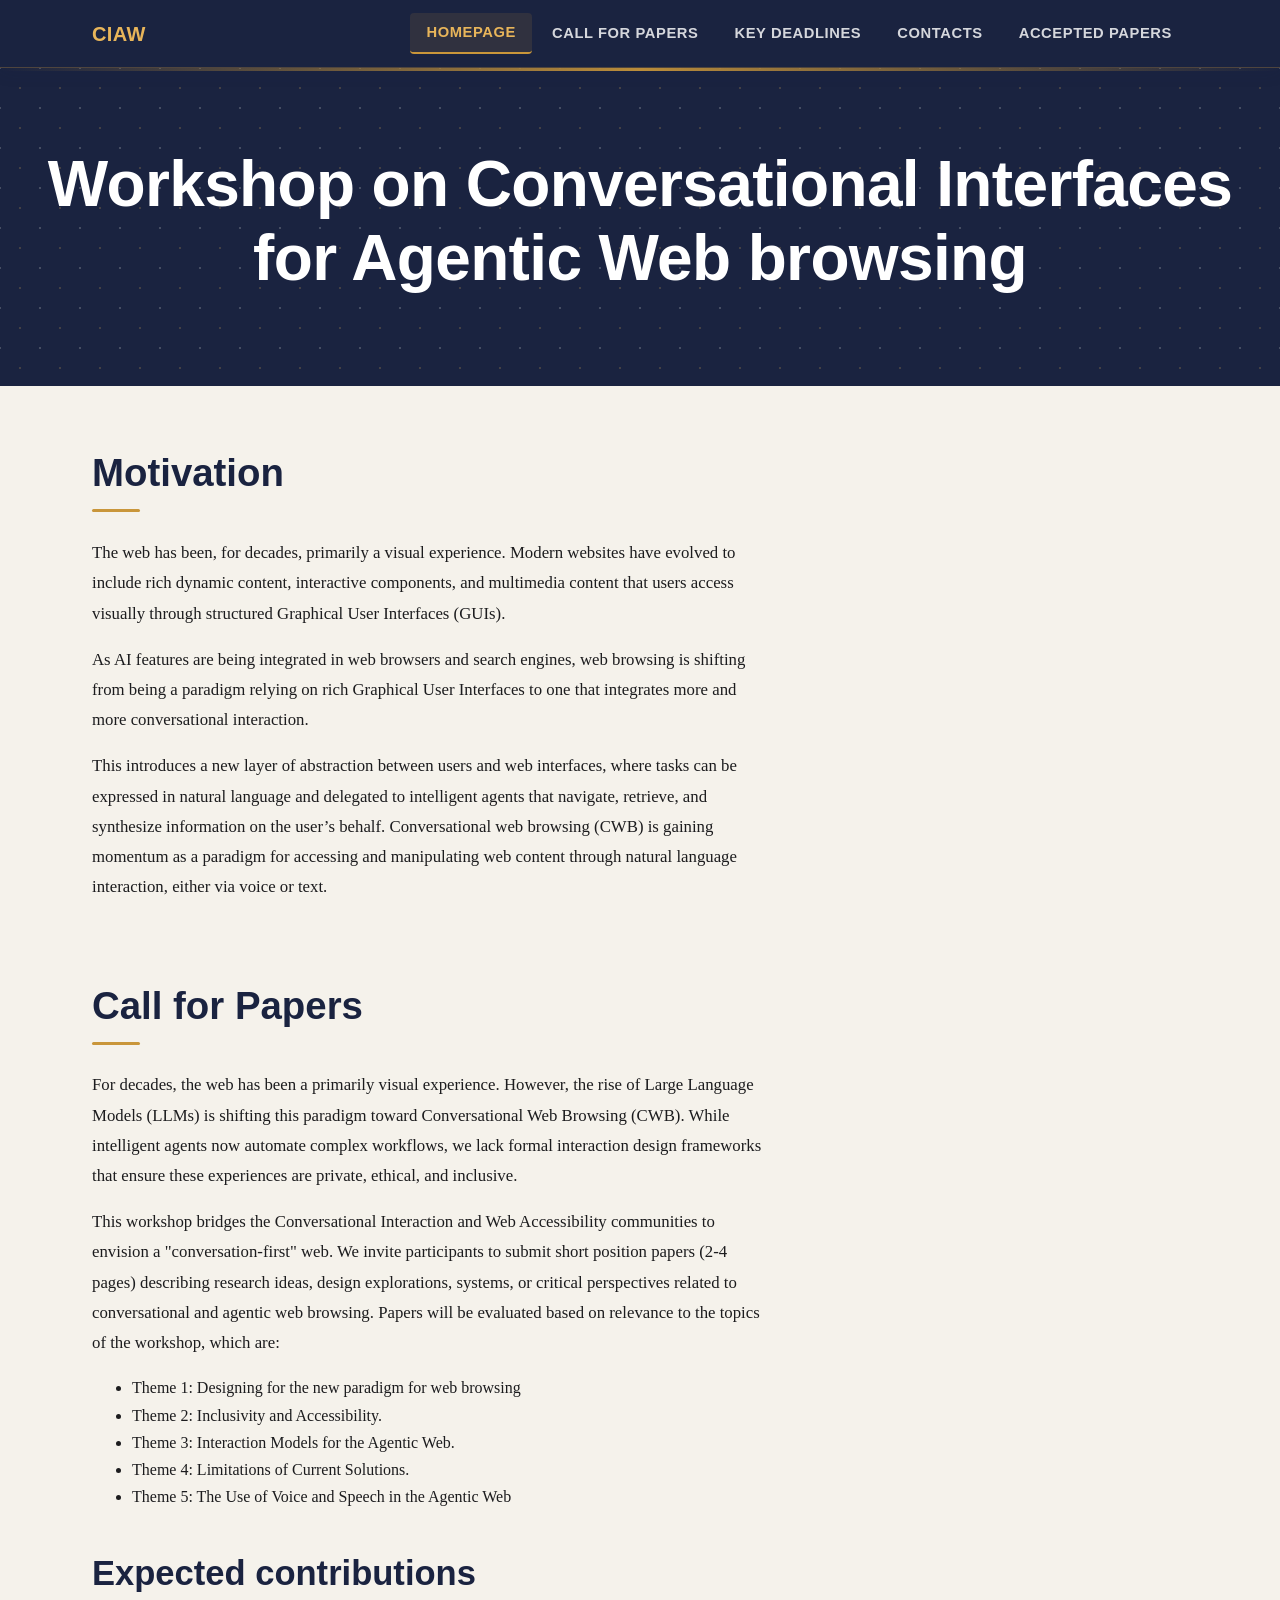
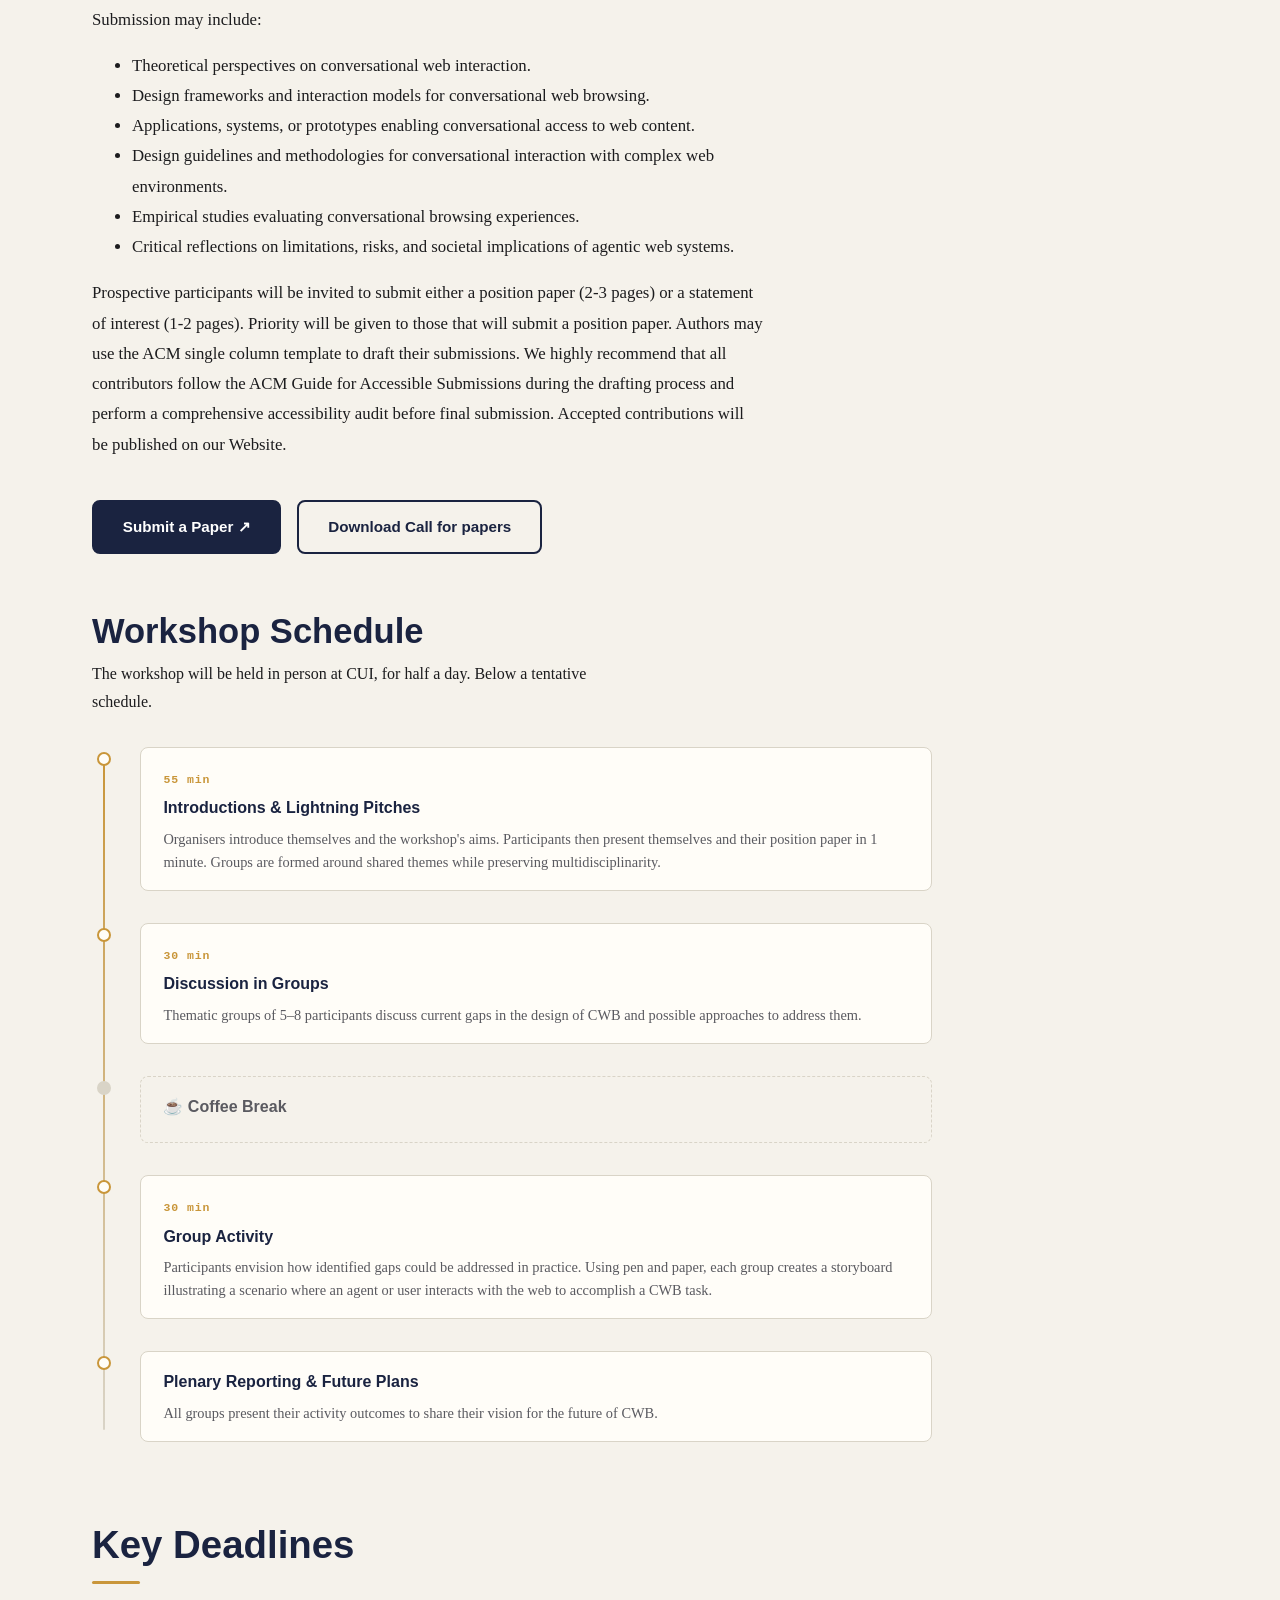
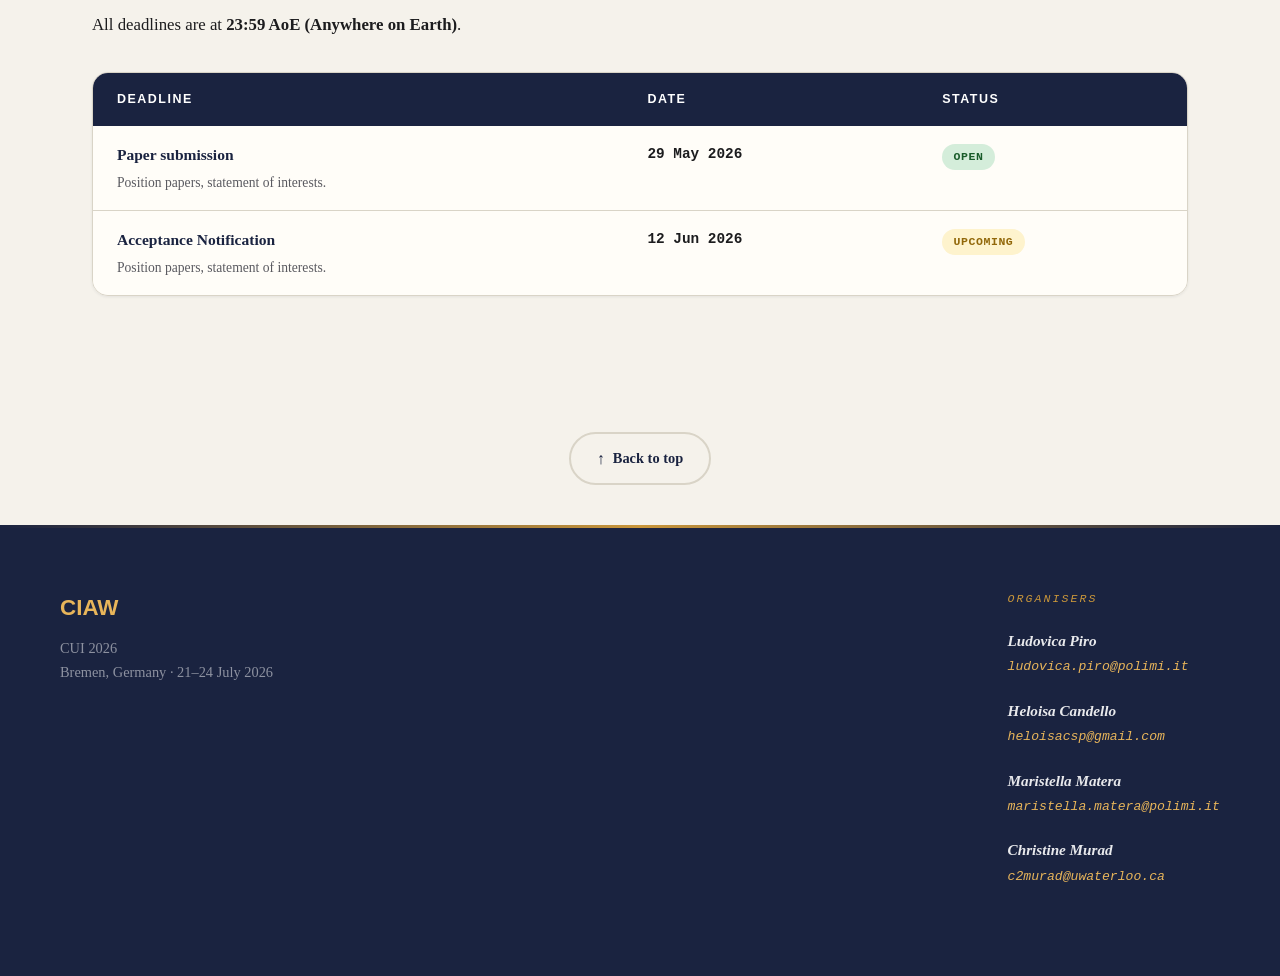
==== index.html @ 019ef789 "added template to be used" ====
<!DOCTYPE html>
<html lang="en">
<head>
  <meta charset="UTF-8" />
  <meta name="viewport" content="width=device-width, initial-scale=1.0" />
  <meta name="description" content="This workshop aims to advance a research agenda for understanding how to design inclusive conversational web browsing, identifying key design challenges, opportunities, and open questions for the CUI community." />
  <title>Workshop on Conversational Interfaces for Agentic Web browsing</title>
  <link rel="stylesheet" href="./stylesheet.css" />
</head>

<body>

  <!-- ── Skip Navigation (WCAG 2.4.1) ─────────────────────────── -->
  <a class="skip-link" href="#main-content">Skip to main content</a>

  <!-- ── Top Navigation ──────────────────────────────────────────── -->
  <nav class="site-nav">
    <div class="nav-inner">

      <!-- Site Name / Logo -->
      <a class="site-name" href="#" aria-label="Workshop go to homepage">
        CIAW
      </a>

      <!-- Mobile Toggle -->
      <button
        class="nav-toggle"
        aria-controls="primary-nav-links"
        aria-expanded="false"
        aria-label="Toggle navigation menu"
        type="button"
      >
        <span class="icon-open"  aria-hidden="true">☰</span>
        <span class="icon-close" aria-hidden="true">✕</span>
      </button>

      <!-- Nav Links -->
      <ul class="nav-links" id="primary-nav-links" role="list">
        <li><a href="#"              aria-current="page">Homepage</a></li>
        <li><a href="#call-for-papers">Call for papers</a></li>
        <li><a href="#key-deadlines"> Key deadlines</a></li>
        <li><a href="#contacts-section">Contacts</a></li>
        <li><a href="procedings.html">Accepted papers</a></li>
      </ul>

    </div>
  </nav>

  <!-- ── Hero Header ──────────────────────────────────────────────── -->
  <header class="site-header">
    <div class="header-inner">
       <!--<span class="header-eyebrow" aria-label="Conference edition">International Symposium · 2026 Edition</span>-->

      <h1 class="header-title">
        Workshop on Conversational Interfaces for Agentic Web browsing
      </h1>

      <!--<p class="header-subtitle">
        A premier venue for researchers and practitioners to share advances in interaction design,
        accessibility, and intelligent systems.
      </p>

      <div class="header-meta" aria-label="Event details">
        <span>15–17 September 2026</span>
        <span>Milan, Italy</span>
        <span>Hybrid Event</span>
      </div>-->
    </div>
  </header>

  <!-- ── Main Content ──────────────────────────────────────────────── -->
  <main id="main-content" class="site-main">

    <!-- ── Section 1: Motivation ─────────────────────────────────── -->
    <section
      id="motivation"
      class="content-section"
      aria-labelledby="motivation-heading"
    >
      <div class="section-header">
        
        <h2 class="section-title" id="motivation-heading">Motivation</h2>
      </div>

      <div class="motivation-text section-body">
        <p>
          The web has been, for decades, primarily a visual experience. Modern websites have evolved to include rich dynamic content, interactive components, and multimedia content that users access visually through structured Graphical User Interfaces (GUIs). 
        </p>
        <p>
          As AI features are being integrated in web browsers and search engines, web browsing is shifting from being a paradigm relying on rich Graphical User Interfaces to one that integrates more and more conversational interaction.
        </p>
        <p>
           This introduces a new layer of abstraction between users and web interfaces, where tasks can be expressed in natural language and delegated to intelligent agents that navigate, retrieve, and synthesize information on the user’s behalf. Conversational web browsing (CWB) is gaining momentum as a paradigm for accessing and manipulating web content through natural language interaction, either via voice or text.
        </p>
      </div>
<!--
      <aside class="motivation-highlight">
        <h3>
          Workshop Themes
        </h3>
        <p class="motivation-quote">
          <ul>
            <li>
              <p>
                Theme 1: Designing for the new paradigm for web browsing
              </p>
            </li>

            <li>
              <p>
                Theme 2: Inclusivity and Accessibility.
              </p>
            </li>

            <li>
              <p>
                Theme 3: Interaction Models for the Agentic Web.
              </p>
            </li>

            <li>
              <p>
                Theme 4: Limitations of Current Solutions.
              </p>
            </li>

            <li>
              <p>
                Theme 5: The Use of Voice and Speech in the Agentic Web
              </p>
            </li>

          </ul>

        </p>
      </aside>
      -->
    </section>

    <!-- ── Section 2: Call for Papers ────────────────────────────── -->
    <section
      id="call-for-papers"
      class="content-section"
      aria-labelledby="cfp-heading"
    >

      <h2 class="section-title" id="cfp-heading">Call for Papers</h2>

      <div class="section-body">
        <p>
          For decades, the web has been a primarily visual experience. However, the rise of Large Language Models (LLMs) is shifting this paradigm toward Conversational Web Browsing (CWB). While intelligent agents now automate complex workflows, we lack formal interaction design frameworks that ensure these experiences are private, ethical, and inclusive.
        </p>
        <p>
          This workshop bridges the Conversational Interaction and Web Accessibility communities to envision a "conversation-first" web. We invite participants to submit short position papers (2-4 pages) describing research ideas, design explorations, systems, or critical perspectives related to conversational and agentic web browsing. Papers will be evaluated based on relevance to the topics of the workshop, which are:
        </p>

      </div>
      <ul class="main-lists" >
        <li>
          <p>
              Theme 1: Designing for the new paradigm for web browsing
          </p>
        </li>

        <li>
          <p>
            Theme 2: Inclusivity and Accessibility.
          </p>
        </li>

        <li>
          <p>
            Theme 3: Interaction Models for the Agentic Web.
          </p>
        </li>

        <li>
          <p>
            Theme 4: Limitations of Current Solutions.
          </p>
        </li>

        <li>
          <p>
            Theme 5: The Use of Voice and Speech in the Agentic Web
          </p>
        </li>

      </ul>

      <div class="section-body">

      <h3 class="section-subtitle">Expected contributions</h3>

      <p>
        Submission may include:
      </p>

      <ul class="main-lists">
        <li>
          <p>
              Theoretical perspectives on conversational web interaction.
          </p>
        </li>

        <li>
          <p>
            Design frameworks and interaction models for conversational web browsing.
          </p>
        </li>

        <li>
          <p>
            Applications, systems, or prototypes enabling conversational access to web content.
          </p>
        </li>

        <li>
          <p>
            Design guidelines and methodologies for conversational interaction with complex web environments.
          </p>
        </li>

        <li>
          <p>
            Empirical studies evaluating conversational browsing experiences.
          </p>
        </li>

        <li>
          <p>
            Critical reflections on limitations, risks, and societal implications of agentic web systems.
          </p>
        </li>

      </ul>      

      <p>
        Prospective participants will be invited to submit either a position paper (2-3 pages) or a statement of interest (1-2 pages). Priority will be given to those that will submit a position paper. Authors may use the ACM single column template to draft their submissions. We highly recommend that all contributors follow the ACM Guide for Accessible Submissions during the drafting process and perform a comprehensive accessibility audit before final submission. Accepted contributions will be published on our Website.
      </p>
      </div>

      <div class="cfp-cta">
        <a href="https://forms.gle/n5X2YuXeFTySZSur6" class="btn-primary" aria-label="Submit a paper to the workshop" target="_blank">
          Submit a Paper ↗
        </a>

         <a class="btn-outline" href="CUI2026_workshop-2.pdf" download="call-workshop-agentic-browsing">Download Call for papers</a>

      </div>

            <!-- Workshop Schedule Timeline -->
      <div class="timeline-section" aria-labelledby="timeline-heading">
        <h3 id="timeline-heading" class="section-subtitle">Workshop Schedule</h3>
        <p class="timeline-intro">
          The workshop will be held in person at CUI, for half a day. Below a tentative schedule.
        </p>
 
        <ol class="timeline" aria-label="Workshop schedule">
 
          <li class="timeline-item">
            <div class="timeline-content">
              <span class="timeline-duration">55 min</span>
              <p class="timeline-title">Introductions &amp; Lightning Pitches</p>
              <p class="timeline-desc">
                Organisers introduce themselves and the workshop's aims. Participants then present
                themselves and their position paper in 1 minute. Groups are formed around shared themes
                while preserving multidisciplinarity.
              </p>
            </div>
          </li>
 
          <li class="timeline-item">
            <div class="timeline-content">
              <span class="timeline-duration">30 min</span>
              <p class="timeline-title">Discussion in Groups</p>
              <p class="timeline-desc">
                Thematic groups of 5–8 participants discuss current gaps in the design of CWB and
                possible approaches to address them.
              </p>
            </div>
          </li>
 
          <li class="timeline-item timeline-break">
            <div class="timeline-content">
              <p class="timeline-title">☕ Coffee Break</p>
            </div>
          </li>
 
          <li class="timeline-item">
            <div class="timeline-content">
              <span class="timeline-duration">30 min</span>
              <p class="timeline-title">Group Activity</p>
              <p class="timeline-desc">
                Participants envision how identified gaps could be addressed in practice. Using pen
                and paper, each group creates a storyboard illustrating a scenario where an agent or
                user interacts with the web to accomplish a CWB task.
              </p>
            </div>
          </li>
 
          <li class="timeline-item">
            <div class="timeline-content">
              <p class="timeline-title">Plenary Reporting &amp; Future Plans</p>
              <p class="timeline-desc">
                All groups present their activity outcomes to share their vision for the future of CWB.
              </p>
            </div>
          </li>
 
        </ol>
      </div>



         

    </section>

    <!-- ── Section 3: Key Deadlines ──────────────────────────────── -->
    <section
      id="key-deadlines"
      class="content-section"
      aria-labelledby="deadlines-heading"
    >

      <h2 class="section-title" id="deadlines-heading">Key Deadlines</h2>
        <div class="section-body">
          <p>
            All deadlines are at <strong>23:59 AoE (Anywhere on Earth)</strong>. 
          </p>
        </div>
<!--
      <div class="section-body">
        <ul>
          <li>
            <span class="topic-name">Submission deadline: </span> May 29th 2026
          </li>
          <li>
            <span class="topic-name">Acceptance Notification:</span> June 12th 2026
          </li>
        </ul>
      </div>-->

       <div class="deadlines-table-wrap" role="region" aria-label="Conference deadlines table" tabindex="0">
        <table class="deadlines-table">
          <caption>Key dates and deadlines for Symposium 2026 submissions and notifications</caption>
          <thead>
            <tr>
              <th scope="col">Deadline</th>
              <th scope="col">Date</th>
              <th scope="col">Status</th>
            </tr>
          </thead>
          <tbody>
            <tr>
              <td>
                <p class="deadline-event">Paper submission</p>
                <p class="deadline-note">Position papers, statement of interests.</p>
              </td>
              <td class="deadline-date">29 May 2026</td>
              <td><span class="badge badge-open">Open</span></td>
            </tr>
            <tr>
              <td>
                <p class="deadline-event">Acceptance Notification</p>
                <p class="deadline-note">Position papers, statement of interests.</p>
              </td>
              <td class="deadline-date">12 Jun 2026</td>
              <td><span class="badge badge-upcoming">Upcoming</span></td>
            </tr>
          </tbody>
        </table>
      </div>

    </section>

  </main>
  <!-- ── Back to Top ─────────────────────────────────────────────── -->
  <div class="back-to-top-wrap">
    <a class="back-to-top" href="#" aria-label="Back to top of page">
      <span class="back-to-top-arrow" aria-hidden="true">↑</span>
      Back to top
    </a>
  </div>


  <!-- ── Footer ──────────────────────────────────────────────────── -->
  <footer class="site-footer" id="contacts-section" role="contentinfo">
    <div class="footer-inner">

      <div class="footer-top">

        <!-- Branding -->
        <div class="footer-brand">
          <p class="footer-brand-name">CIAW</p>
          <p class="footer-brand-desc">
            CUI 2026<br>
            Bremen, Germany · 21–24 July 2026
          </p>
        </div>

        <!-- Contacts -->
        <address>
          <p class="footer-contacts-title">Organisers</p>
          <ul class="contacts-list" role="list">

            <li class="contact-item">
              <span class="contact-name">Ludovica Piro</span>
              <!-- <span class="contact-role">General Chair</span>-->
              <a class="contact-email" href="mailto:ludovica.piro@polimi.it">
                ludovica.piro@polimi.it
              </a>
            </li>

             <li class="contact-item">
              <span class="contact-name">Heloisa Candello</span>
              <!--<span class="contact-role">Programme Chair</span>-->
              <a class="contact-email" href="mailto:heloisacsp@gmail.com">
                heloisacsp@gmail.com
              </a>
            </li>

            <li class="contact-item">
              <span class="contact-name">Maristella Matera</span>
              <!--<span class="contact-role">Programme Chair</span>-->
              <a class="contact-email" href="mailto:maristella.matera@polimi.it">
                maristella.matera@polimi.it
              </a>
            </li>

            <li class="contact-item">
              <span class="contact-name">Christine Murad</span>
              <!--<span class="contact-role">Accessibility &amp; Inclusion Chair</span>-->
              <a class="contact-email" href="mailto:c2murad@uwaterloo.ca">
                c2murad@uwaterloo.ca
              </a>
            </li>

          </ul>
        </address>

      </div>

    </div>
  </footer>

  <!-- ── Accessible Mobile Nav Script ──────────────────────────── -->
  <script>
    (function () {
      const toggle = document.querySelector('.nav-toggle');
      const navLinks = document.getElementById('primary-nav-links');

      if (!toggle || !navLinks) return;

      toggle.addEventListener('click', function () {
        const expanded = this.getAttribute('aria-expanded') === 'true';
        this.setAttribute('aria-expanded', String(!expanded));
        navLinks.classList.toggle('is-open', !expanded);
      });

      // Close menu on Escape
      document.addEventListener('keydown', function (e) {
        if (e.key === 'Escape' && navLinks.classList.contains('is-open')) {
          toggle.setAttribute('aria-expanded', 'false');
          navLinks.classList.remove('is-open');
          toggle.focus();
        }
      });

      // Close menu when a link is clicked (mobile)
      navLinks.querySelectorAll('a').forEach(function (link) {
        link.addEventListener('click', function () {
          toggle.setAttribute('aria-expanded', 'false');
          navLinks.classList.remove('is-open');
        });
      });
    })();
  </script>

</body>
</html>
---- stylesheet.css ----
/* ─── Design Tokens ─────────────────────────────────────────── */
    :root {
      --clr-bg:          #F5F2EB;
      --clr-surface:     #FFFDF8;
      --clr-navy:        #1A2340;
      --clr-navy-light:  #263059;
      --clr-gold:        #C9963A;
      --clr-gold-light:  #E8B55A;
      --clr-text:        #1C1C1E;
      --clr-text-muted:  #5A5A60;
      --clr-border:      #D9D4C7;
      --clr-focus:       #C9963A;

      /*--font-display:    'Playfair Display', Georgia, serif;*/
      --font-display: 'Manrope', Arial, sans-serif;
      --font-body:       'Source Serif 4', 'Georgia', serif;
      --font-mono:       'JetBrains Mono', 'Courier New', monospace;

      --radius-sm:  4px;
      --radius-md:  8px;
      --radius-lg:  16px;

      --shadow-sm:  0 1px 3px rgba(26,35,64,0.08);
      --shadow-md:  0 4px 16px rgba(26,35,64,0.12);
      --shadow-lg:  0 12px 40px rgba(26,35,64,0.16);

      --nav-height: 68px;
    }

    /* ─── Reset & Base ──────────────────────────────────────────── */
    *, *::before, *::after {
      box-sizing: border-box;
      margin: 0;
      padding: 0;
    }

    html {
      scroll-behavior: smooth;
      font-size: 16px;
    }

    body {
      background-color: var(--clr-bg);
      color: var(--clr-text);
      font-family: var(--font-body);
      line-height: 1.7;
      -webkit-font-smoothing: antialiased;
    }

    img { max-width: 100%; height: auto; display: block; }

    /* ─── Focus Visible (WCAG 2.4.7) ───────────────────────────── */
    :focus-visible {
      outline: 3px solid var(--clr-focus);
      outline-offset: 3px;
      border-radius: var(--radius-sm);
    }

    /* Remove default focus for mouse users */
    :focus:not(:focus-visible) {
      outline: none;
    }

    /* ─── Skip Navigation Link (WCAG 2.4.1) ────────────────────── */
    .skip-link {
      position: absolute;
      top: -100%;
      left: 1rem;
      z-index: 9999;
      padding: 0.6rem 1.2rem;
      background: var(--clr-navy);
      color: #fff;
      font-family: var(--font-body);
      font-size: 0.9rem;
      font-weight: 600;
      border-radius: 0 0 var(--radius-md) var(--radius-md);
      text-decoration: none;
      transition: top 0.2s;
    }
    .skip-link:focus {
      top: 0;
    }



    /* ─── Google Fonts ──────────────────────────────────────────── */
    @import url('https://fonts.googleapis.com/css2?family=Playfair+Display:ital,wght@0,400;0,600;0,700;1,400&family=Source+Serif+4:ital,opsz,wght@0,8..60,300;0,8..60,400;0,8..60,600;1,8..60,300&family=JetBrains+Mono:wght@400;600&display=swap');

    /* ─── Top Navigation ────────────────────────────────────────── */
    .site-nav {
      position: sticky;
      top: 0;
      z-index: 100;
      height: var(--nav-height);
      background-color: var(--clr-navy);
      border-bottom: 1px solid rgba(201,150,58,0.3);
      box-shadow: var(--shadow-md);
    }

    .nav-inner {
      max-width: 1160px;
      margin: 0 auto;
      padding: 0 2rem;
      height: 100%;
      display: flex;
      align-items: center;
      justify-content: space-between;
      gap: 2rem;
    }

    .site-name {
      font-family: var(--font-display);
      font-size: 1.25rem;
      font-weight: 700;
      color: var(--clr-gold-light);
      text-decoration: none;
      letter-spacing: 0.02em;
      white-space: nowrap;
    }
    .site-name:hover { color: #fff; }

    /* Hamburger (mobile) */
    .nav-toggle {
      display: none;
      background: none;
      border: 2px solid var(--clr-gold-light);
      border-radius: var(--radius-sm);
      padding: 6px 10px;
      cursor: pointer;
      color: var(--clr-gold-light);
      font-size: 1.2rem;
      line-height: 1;
      transition: background 0.2s;
    }
    .nav-toggle:hover,
    .nav-toggle:focus-visible {
      background: rgba(201,150,58,0.15);
    }
    .nav-toggle[aria-expanded="true"] .icon-open  { display: none; }
    .nav-toggle[aria-expanded="false"] .icon-close { display: none; }

    .nav-links {
      display: flex;
      align-items: center;
      gap: 0.25rem;
      list-style: none;
    }

    .nav-links a {
      display: inline-block;
      padding: 0.45rem 1rem;
      font-family: var(--font-display);
      font-size: 0.92rem;
      font-weight: 600;
      color: rgba(255,255,255,0.82);
      text-decoration: none;
      letter-spacing: 0.04em;
      text-transform: uppercase;
      border-radius: var(--radius-sm);
      transition: color 0.2s, background 0.2s;
    }

    .nav-links a:hover,
    .nav-links a[aria-current="page"] {
      color: var(--clr-gold-light);
      background: rgba(201,150,58,0.12);
    }

    .nav-links a[aria-current="page"] {
      border-bottom: 2px solid var(--clr-gold);
    }

    /* ─── Hero / Header ─────────────────────────────────────────── */
    .site-header {
      background-color: var(--clr-navy);
      position: relative;
      overflow: hidden;
      padding: 5rem 2rem 4.5rem;
      text-align: center;
    }

    /* Subtle decorative pattern */
    /*.site-header::before {
      content: '';
      position: absolute;
      inset: 0;
      background-image:
        radial-gradient(circle at 20% 50%, rgba(201,150,58,0.2) 0%, transparent 55%),
        radial-gradient(circle at 80% 30%, rgba(201,150,58,0.2) 0%, transparent 50%);
      pointer-events: none;
    }*/
        .site-header::before {
      content: '';
      position: absolute;
      inset: 0;
      opacity: 0.2;
      background-image:
        radial-gradient(var(--clr-gold-light) 1px, transparent 1px),
        radial-gradient(var(--clr-bg) 1px, var(--clr-navy) 1px);
      background-size: 40px 40px;
      background-position: 0 0, 20px 20px;
      pointer-events: none;
    }



    /* Thin gold top border */
    .site-header::after {
      content: '';
      position: absolute;
      top: 0; left: 0; right: 0;
      height: 3px;
      background: linear-gradient(90deg, transparent, var(--clr-gold), transparent);
    }

    .header-inner {
      position: relative;
      max-width: 1400px;
      margin: 0 auto;
    }

    .header-eyebrow {
      display: inline-block;
      font-family: var(--font-mono);
      font-size: 0.78rem;
      font-weight: 600;
      letter-spacing: 0.18em;
      text-transform: uppercase;
      color: var(--clr-gold);
      border: 1px solid rgba(201,150,58,0.4);
      padding: 0.3rem 0.9rem;
      border-radius: 100px;
      margin-bottom: 1.8rem;
    }

    .header-title {
      font-family: var(--font-display);
      font-size: clamp(2.2rem, 6vw, 4rem);
      font-weight: 700;
      color: #FFFFFF;
      line-height: 1.15;
      letter-spacing: -0.01em;
      margin-bottom: 1.2rem;
      
    }

    .header-title em {
      font-style: italic;
      color: var(--clr-gold-light);
    }

    .header-subtitle {
      font-size: clamp(1rem, 2.5vw, 1.2rem);
      font-weight: 300;
      color: rgba(255,255,255,0.68);
      max-width: 560px;
      margin: 0 auto 2.4rem;
      line-height: 1.65;
    }

    .header-meta {
      display: flex;
      align-items: center;
      justify-content: center;
      flex-wrap: wrap;
      gap: 1.5rem;
      font-family: var(--font-mono);
      font-size: 0.82rem;
      color: rgba(255,255,255,0.5);
    }

    .header-meta span {
      display: flex;
      align-items: center;
      gap: 0.4rem;
    }

    .header-meta span::before {
      content: '◆';
      color: var(--clr-gold);
      font-size: 0.5rem;
    }

    /* ─── Main Layout ───────────────────────────────────────────── */
    .site-main {
      max-width: 1160px;
      margin: 0 auto;
      padding: 4rem 2rem 6rem;
      display: flex;
      flex-direction: column;
      gap: 5rem;
    }

    /* ─── Section Shared Styles ─────────────────────────────────── */
    .content-section {
      scroll-margin-top: calc(var(--nav-height) + 1.5rem);
    }

    .section-label {
      font-family: var(--font-mono);
      font-size: 0.72rem;
      font-weight: 600;
      letter-spacing: 0.2em;
      text-transform: uppercase;
      color: var(--clr-gold);
      margin-bottom: 0.6rem;
    }

    .section-title {
      font-family: var(--font-display);
      font-size: clamp(1.6rem, 4vw, 2.4rem);
      font-weight: 700;
      color: var(--clr-navy);
      line-height: 1.2;
      margin-bottom: 1.6rem;
      position: relative;
      padding-bottom: 1rem;
    }

    .section-title::after {
      content: '';
      position: absolute;
      bottom: 0; left: 0;
      width: 48px;
      height: 3px;
      background: var(--clr-gold);
      border-radius: 2px;
    }

    .section-subtitle {
      font-family: var(--font-display);
      font-size: clamp(1.6rem, 2.7vw, 2.4rem);
      font-weight: 700;
      color: var(--clr-navy);
      position: relative;
      margin-top: 2rem;
    }

    .section-body {
      font-size: 1.05rem;
      color: var(--clr-text);
      line-height: 1.8;
      max-width: 80ch;
    }

    .section-body p + p {
      margin-top: 1rem;
    }

    /* ─── Section: Motivation ───────────────────────────────────── */
    #motivation {
      /*display: grid;
      grid-template-columns: 1fr 1fr;*/
      gap: 3rem 4rem;
      align-items: start;
    }

    #motivation .section-header { grid-column: 1 / -1; }

    .motivation-text { grid-column: 1 / 2; }
    .motivation-highlight {
      grid-column: 2 / 3;
      background: var(--clr-navy);
      border-radius: var(--radius-lg);
      padding: 2rem 2.2rem;
      color: rgba(255,255,255,0.85);
      position: relative;
      overflow: hidden;
    }

    .motivation-highlight::before {
      /*content: '"';*/
      position: absolute;
      top: -0.5rem; left: 1rem;
      font-family: var(--font-display);
      font-size: 8rem;
      color: rgba(201,150,58,0.15);
      line-height: 1;
      pointer-events: none;
      aria-hidden: true;
    }

    .motivation-quote {
      /*font-family: var(--font-display);*/
      font-weight: regular;
      font-size: 1.15rem;
      line-height: 1.65;
      color: rgba(255,255,255,0.9);
      position: relative;
      z-index: 1;
    }

    .motivation-quote-attr {
      display: block;
      margin-top: 1rem;
      font-family: var(--font-mono);
      font-style: normal;
      font-size: 0.78rem;
      letter-spacing: 0.1em;
      color: var(--clr-gold-light);
    }

    /* ─── Section: Call for Papers ──────────────────────────────── */
    .main-lists{
      margin-top: 1rem;
      margin-bottom: 1rem;
      padding-inline-start: 40px;
    }

    #call-for-papers .topics-grid {
      margin-top: 2rem;
      display: grid;
      grid-template-columns: repeat(auto-fill, minmax(230px, 1fr));
      gap: 1rem;
    }

    .topic-card {
      background: var(--clr-surface);
      border: 1px solid var(--clr-border);
      border-radius: var(--radius-md);
      padding: 1.4rem 1.6rem;
      transition: border-color 0.2s, box-shadow 0.2s, transform 0.2s;
    }

    .topic-card:hover {
      border-color: var(--clr-gold);
      box-shadow: var(--shadow-md);
      transform: translateY(-2px);
    }

    .topic-icon {
      font-size: 1.6rem;
      margin-bottom: 0.7rem;
      display: block;
    }

    .topic-name {
      font-family: var(--font-display);
      font-size: 1rem;
      font-weight: 600;
      color: var(--clr-navy);
      margin-bottom: 0.4rem;
    }

    .topic-desc {
      font-size: 0.88rem;
      color: var(--clr-text-muted);
      line-height: 1.55;
    }

    .cfp-cta {
      margin-top: 2.5rem;
      display: flex;
      align-items: center;
      gap: 1rem;
      flex-wrap: wrap;
    }

    .btn-primary {
      display: inline-flex;
      align-items: center;
      gap: 0.5rem;
      padding: 0.75rem 1.8rem;
      background: var(--clr-navy);
      color: #fff;
      font-family: var(--font-display);
      font-size: 0.95rem;
      font-weight: 600;
      text-decoration: none;
      border-radius: var(--radius-md);
      border: 2px solid var(--clr-navy);
      cursor: pointer;
      transition: background 0.2s, color 0.2s, transform 0.15s;
    }

    .btn-primary:hover {
      background: var(--clr-navy-light);
      transform: translateY(-1px);
    }

    .btn-outline {
      display: inline-flex;
      align-items: center;
      gap: 0.5rem;
      padding: 0.75rem 1.8rem;
      background: transparent;
      color: var(--clr-navy);
      font-family: var(--font-display);
      font-size: 0.95rem;
      font-weight: 600;
      text-decoration: none;
      border-radius: var(--radius-md);
      border: 2px solid var(--clr-navy);
      cursor: pointer;
      transition: background 0.2s, color 0.2s, transform 0.15s;
    }

    .btn-outline:hover {
      background: var(--clr-navy);
      color: #fff;
      transform: translateY(-1px);
    }

        /* ─── Workshop Timeline ─────────────────────────────────────── */
    .timeline-section {
      margin-top: 3rem;
    }
 
    .timeline-intro {
      font-size: 1rem;
      margin-bottom: 2rem;
      max-width: 64ch;
    }
 
    .timeline {
      position: relative;
      list-style: none;
      padding-left: 0;
      max-width: 840px;
    }
 
    /* Vertical rule */
    .timeline::before {
      content: '';
      position: absolute;
      top: 12px;
      left: 11px;
      width: 2px;
      bottom: 12px;
      background: linear-gradient(to bottom, var(--clr-gold), var(--clr-border));
      border-radius: 2px;
    }
 
    .timeline-item {
      position: relative;
      padding: 0 0 2rem 3rem;
      display: block;
    }
 
    .timeline-item:last-child {
      padding-bottom: 0;
    }
 
    /* Dot */
    .timeline-item::before {
      content: '';
      position: absolute;
      left: 5px;
      top: 5px;
      width: 14px;
      height: 14px;
      border-radius: 50%;
      background: var(--clr-surface);
      border: 2px solid var(--clr-gold);
      z-index: 1;
    }
 
    .timeline-item.timeline-break::before {
      background: var(--clr-border);
      border-color: var(--clr-border);
    }
 
    .timeline-content {
      padding: 1rem 1.4rem;
      background: var(--clr-surface);
      border: 1px solid var(--clr-border);
      border-radius: var(--radius-md);
      transition: border-color 0.2s, box-shadow 0.2s;
    }
 
    .timeline-item:not(.timeline-break) .timeline-content:hover {
      border-color: var(--clr-gold);
      box-shadow: var(--shadow-sm);
    }
 
    .timeline-item.timeline-break .timeline-content {
      background: transparent;
      border-style: dashed;
    }
 
    .timeline-duration {
      display: inline-block;
      font-family: var(--font-mono);
      font-size: 0.72rem;
      font-weight: 600;
      letter-spacing: 0.08em;
      color: var(--clr-gold);
      margin-bottom: 0.3rem;
    }
 
    .timeline-title {
      font-family: var(--font-display);
      font-size: 1rem;
      font-weight: 600;
      color: var(--clr-navy);
      margin-bottom: 0.4rem;
    }
 
    .timeline-item.timeline-break .timeline-title {
      color: var(--clr-text-muted);
    }
 
    .timeline-desc {
      font-size: 0.9rem;
      color: var(--clr-text-muted);
      line-height: 1.6;
    }


    /* ─── Section: Key Deadlines ────────────────────────────────── */
    #key-deadlines .deadlines-table-wrap {
      margin-top: 2rem;
      overflow-x: auto;
      border-radius: var(--radius-lg);
      border: 1px solid var(--clr-border);
      box-shadow: var(--shadow-sm);
    }

    .deadlines-table {
      width: 100%;
      border-collapse: collapse;
      background: var(--clr-surface);
      font-size: 0.97rem;
    }

    .deadlines-table caption {
      /* Visually hidden but available to screen readers */
      position: absolute;
      width: 1px; height: 1px;
      padding: 0; margin: -1px;
      overflow: hidden;
      clip: rect(0,0,0,0);
      white-space: nowrap;
      border: 0;
    }

    .deadlines-table thead {
      background: var(--clr-navy);
      color: #fff;
    }

    .deadlines-table th {
      padding: 1rem 1.5rem;
      text-align: left;
      font-family: var(--font-display);
      font-size: 0.78rem;
      font-weight: 600;
      letter-spacing: 0.12em;
      text-transform: uppercase;
    }

    .deadlines-table td {
      padding: 1rem 1.5rem;
      border-bottom: 1px solid var(--clr-border);
      vertical-align: top;
    }

    .deadlines-table tbody tr:last-child td {
      border-bottom: none;
    }

    .deadlines-table tbody tr:hover {
      background: rgba(201,150,58,0.05);
    }

    .deadline-event {
      font-weight: 600;
      color: var(--clr-navy);
    }

    .deadline-note {
      font-size: 0.85rem;
      color: var(--clr-text-muted);
      margin-top: 0.15rem;
    }

    .deadline-date {
      font-family: var(--font-mono);
      font-size: 0.9rem;
      font-weight: 600;
      white-space: nowrap;
    }

    .badge {
      display: inline-block;
      padding: 0.2rem 0.7rem;
      border-radius: 100px;
      font-family: var(--font-mono);
      font-size: 0.72rem;
      font-weight: 600;
      letter-spacing: 0.05em;
      text-transform: uppercase;
    }

    .badge-upcoming { background: #FEF3CD; color: #92680A; }
    .badge-open     { background: #D4EDDA; color: #195C2A; }
    .badge-closed   { background: #F2F2F2; color: #6C757D; }

    /* ─── Footer ────────────────────────────────────────────────── */
    .site-footer {
      background-color: var(--clr-navy);
      color: rgba(255,255,255,0.75);
      padding: 4rem 2rem 2.5rem;
      position: relative;
    }

    .site-footer::before {
      content: '';
      position: absolute;
      top: 0; left: 0; right: 0;
      height: 3px;
      background: linear-gradient(90deg, transparent, var(--clr-gold), transparent);
    }

    .footer-inner {
      max-width: 1160px;
      margin: 0 auto;
    }

    .footer-top {
      display: grid;
      grid-template-columns: 1fr auto;
      gap: 3rem;
      margin-bottom: 3rem;
      align-items: start;
    }

    .footer-brand-name {
      font-family: var(--font-display);
      font-size: 1.4rem;
      font-weight: 700;
      color: var(--clr-gold-light);
      margin-bottom: 0.5rem;
    }

    .footer-brand-desc {
      font-size: 0.9rem;
      color: rgba(255,255,255,0.5);
      max-width: 36ch;
    }

    .footer-contacts-title {
      font-family: var(--font-mono);
      font-size: 0.72rem;
      letter-spacing: 0.18em;
      text-transform: uppercase;
      color: var(--clr-gold);
      margin-bottom: 1.2rem;
    }

    .contacts-list {
      list-style: none;
      display: flex;
      flex-direction: column;
      gap: 1.2rem;
    }

    .contact-item {
      display: flex;
      flex-direction: column;
      gap: 0.15rem;
    }

    .contact-name {
      font-weight: 600;
      color: rgba(255,255,255,0.9);
      font-size: 0.95rem;
    }

    .contact-role {
      font-size: 0.8rem;
      color: rgba(255,255,255,0.45);
      font-style: italic;
    }

    .contact-email {
      font-family: var(--font-mono);
      font-size: 0.82rem;
      color: var(--clr-gold-light);
      text-decoration: none;
      transition: color 0.2s;
    }

    .contact-email:hover {
      color: #fff;
      text-decoration: underline;
    }

    .footer-bottom {
      padding-top: 2rem;
      border-top: 1px solid rgba(255,255,255,0.1);
      display: flex;
      flex-wrap: wrap;
      gap: 1rem;
      align-items: center;
      justify-content: space-between;
      font-size: 0.82rem;
      color: rgba(255,255,255,0.35);
    }

    /* ─── Responsive ────────────────────────────────────────────── */
    @media (max-width: 768px) {
      .nav-toggle { display: flex; }

      .nav-links {
        display: none;
        position: absolute;
        top: var(--nav-height);
        left: 0; right: 0;
        background: var(--clr-navy-light);
        flex-direction: column;
        gap: 0;
        padding: 0.5rem 0;
        box-shadow: var(--shadow-lg);
        border-top: 1px solid rgba(201,150,58,0.2);
      }

      .nav-links.is-open {
        display: flex;
      }

      .nav-links li { width: 100%; }

      .nav-links a {
        display: block;
        padding: 0.85rem 1.5rem;
        border-radius: 0;
        font-size: 1rem;
        border-bottom: 1px solid rgba(255,255,255,0.05);
      }

      .nav-links a[aria-current="page"] {
        border-bottom: 1px solid rgba(255,255,255,0.05);
        border-left: 3px solid var(--clr-gold);
      }

      #motivation {
        grid-template-columns: 1fr;
      }
      .motivation-text,
      .motivation-highlight {
        grid-column: 1 / -1;
      }

      .footer-top {
        grid-template-columns: 1fr;
      }
    }

    @media (max-width: 480px) {
      .site-main { padding: 3rem 1.25rem 4rem; gap: 3.5rem; }
      .site-header { padding: 3.5rem 1.25rem 3rem; }
    }

        /* ─── Back to Top ───────────────────────────────────────────── */
    .back-to-top-wrap {
      display: flex;
      justify-content: center;
      padding: 2.5rem 2rem;
      background: var(--clr-bg);
    }
 
    .back-to-top {
      display: inline-flex;
      align-items: center;
      gap: 0.5rem;
      padding: 0.7rem 1.6rem;
      background: transparent;
      color: var(--clr-navy);
      font-family: var(--font-body);
      font-size: 0.9rem;
      font-weight: 600;
      text-decoration: none;
      border: 2px solid var(--clr-border);
      border-radius: 100px;
      transition: border-color 0.2s, background 0.2s, color 0.2s, transform 0.2s;
    }
 
    .back-to-top:hover {
      border-color: var(--clr-gold);
      background: var(--clr-navy);
      color: var(--clr-gold-light);
      transform: translateY(-2px);
    }
 
    .back-to-top-arrow {
      display: inline-block;
      font-size: 1rem;
      transition: transform 0.2s;
    }
 
    .back-to-top:hover .back-to-top-arrow {
      transform: translateY(-3px);
    }


    /* ─── Print ─────────────────────────────────────────────────── */
    @media print {
      .site-nav, .skip-link, .nav-toggle, .back-to-top-wrap { display: none; }
      .site-header { padding: 2rem; }
      .site-main   { padding: 2rem; }
      .site-footer { padding: 2rem; }
      .deadlines-table th { background: #333; -webkit-print-color-adjust: exact; }
    }
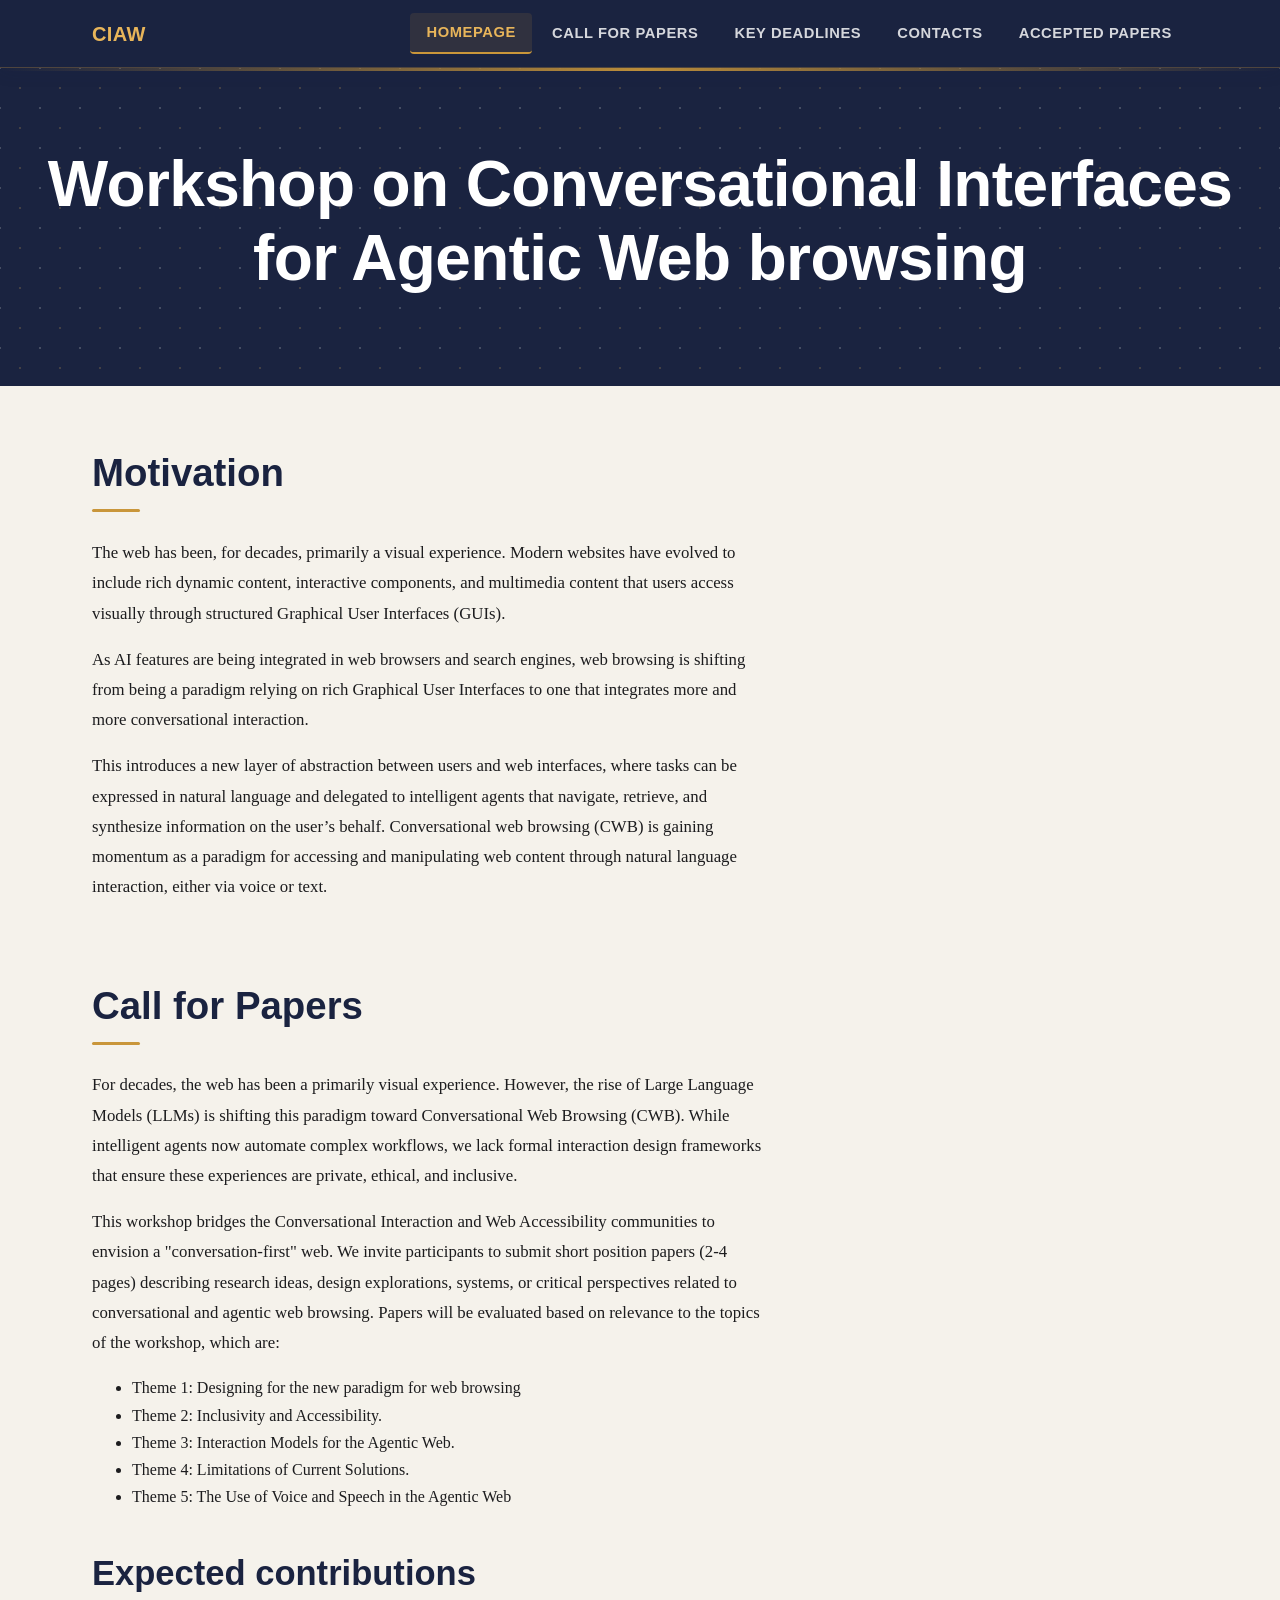
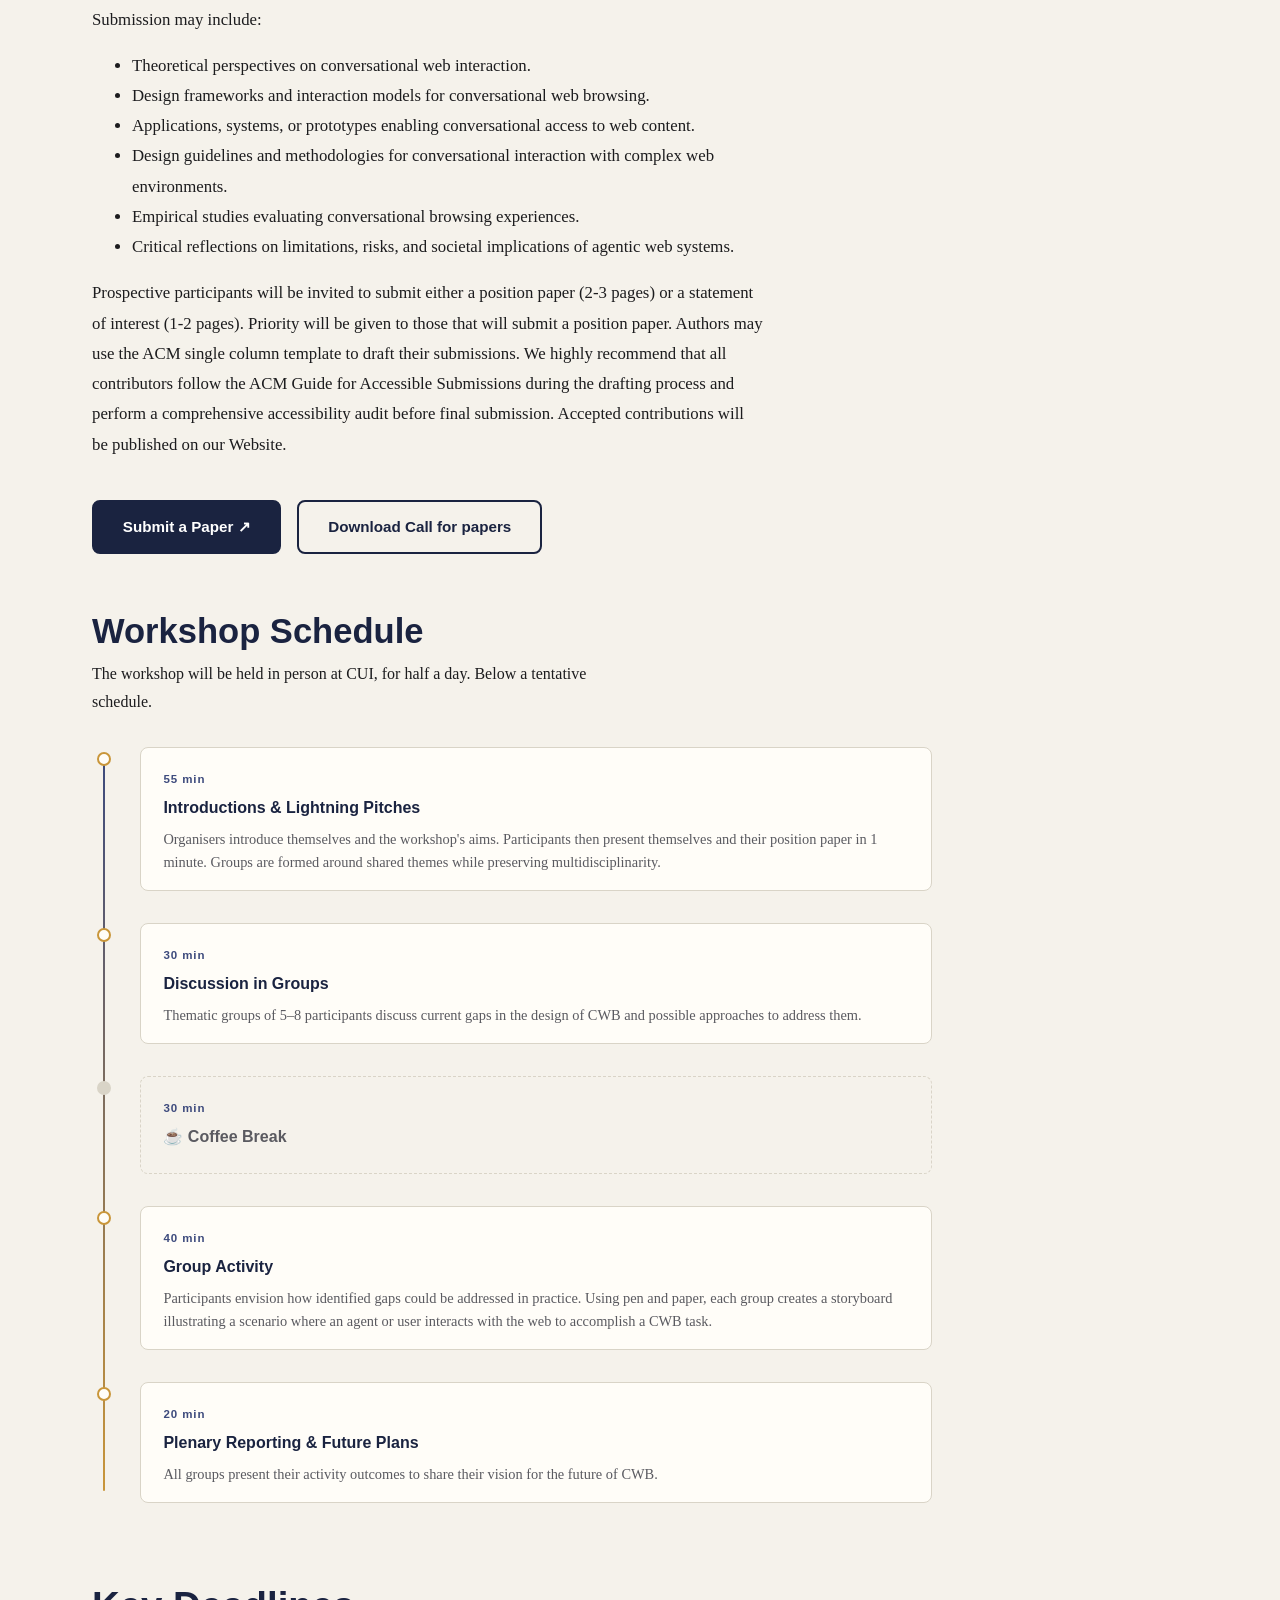
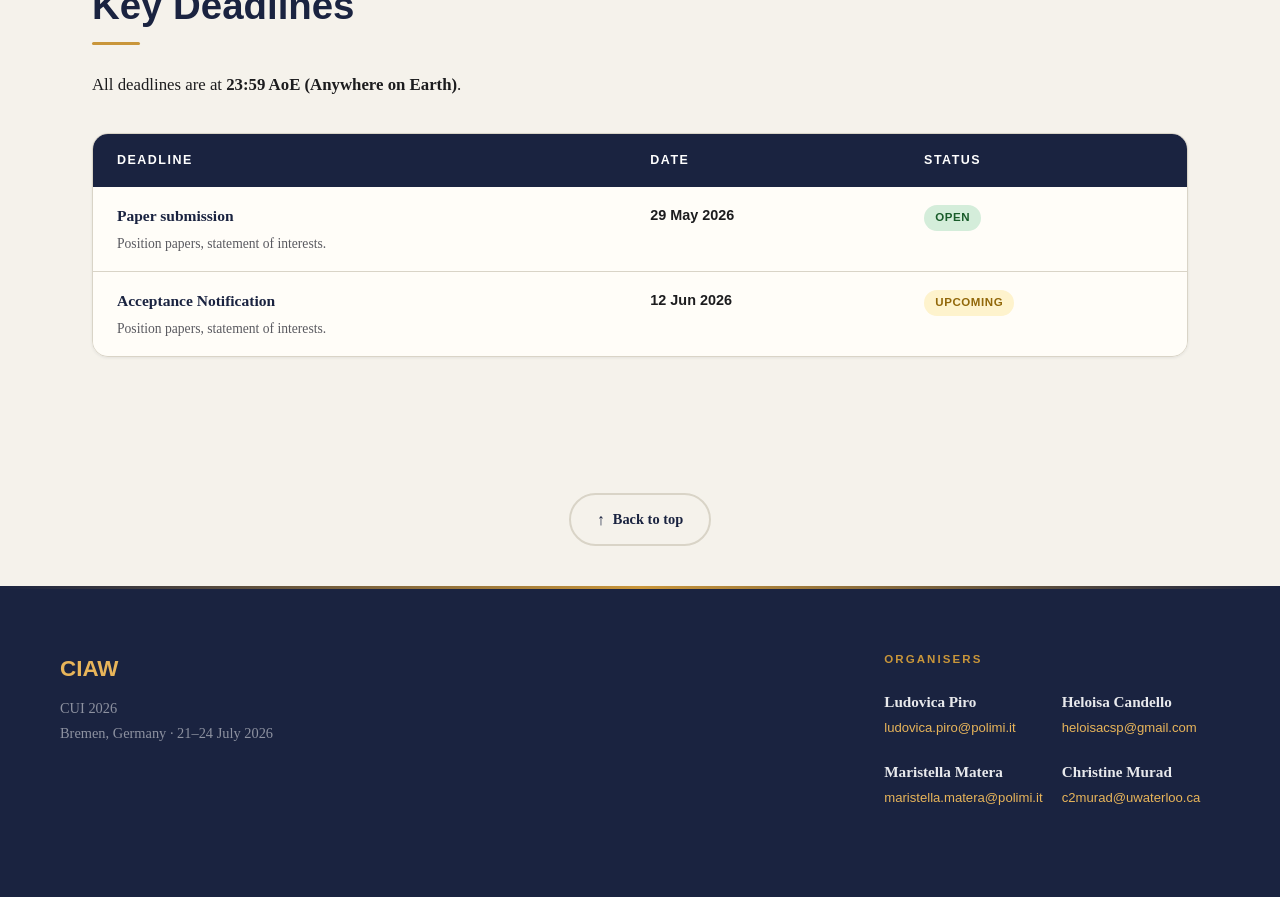
==== commit 1f961c37: "changed timeline colour and footer font and layout" ====
--- a/index.html
+++ b/index.html
@@ -283,13 +283,14 @@
  
           <li class="timeline-item timeline-break">
             <div class="timeline-content">
+              <span class="timeline-duration">30 min</span>
               <p class="timeline-title">☕ Coffee Break</p>
             </div>
           </li>
  
           <li class="timeline-item">
             <div class="timeline-content">
-              <span class="timeline-duration">30 min</span>
+              <span class="timeline-duration">40 min</span>
               <p class="timeline-title">Group Activity</p>
               <p class="timeline-desc">
                 Participants envision how identified gaps could be addressed in practice. Using pen
@@ -301,6 +302,7 @@
  
           <li class="timeline-item">
             <div class="timeline-content">
+              <span class="timeline-duration">20 min</span>
               <p class="timeline-title">Plenary Reporting &amp; Future Plans</p>
               <p class="timeline-desc">
                 All groups present their activity outcomes to share their vision for the future of CWB.
--- a/stylesheet.css
+++ b/stylesheet.css
@@ -5,6 +5,7 @@
       --clr-surface:     #FFFDF8;
       --clr-navy:        #1A2340;
       --clr-navy-light:  #263059;
+      --clr-navy-xlight: #3e4b7d;
       --clr-gold:        #C9963A;
       --clr-gold-light:  #E8B55A;
       --clr-text:        #1C1C1E;
@@ -13,9 +14,9 @@
       --clr-focus:       #C9963A;
 
       /*--font-display:    'Playfair Display', Georgia, serif;*/
-      --font-display: 'Manrope', Arial, sans-serif;
+      --font-display: 'Manrope', 'Arial', sans-serif;
       --font-body:       'Source Serif 4', 'Georgia', serif;
-      --font-mono:       'JetBrains Mono', 'Courier New', monospace;
+      --font-mono:       'Manrope', 'Arial', sans-serif;
 
       --radius-sm:  4px;
       --radius-md:  8px;
@@ -528,7 +529,7 @@
       left: 11px;
       width: 2px;
       bottom: 12px;
-      background: linear-gradient(to bottom, var(--clr-gold), var(--clr-border));
+      background: linear-gradient(to bottom, var(--clr-navy-xlight), var(--clr-gold));
       border-radius: 2px;
     }
  
@@ -585,7 +586,7 @@
       font-size: 0.72rem;
       font-weight: 600;
       letter-spacing: 0.08em;
-      color: var(--clr-gold);
+      color: var(--clr-navy-xlight);
       margin-bottom: 0.3rem;
     }
  
@@ -703,7 +704,10 @@
       color: rgba(255,255,255,0.75);
       padding: 4rem 2rem 2.5rem;
       position: relative;
-    }
+      
+    }
+
+    address{font-style: normal;}
 
     .site-footer::before {
       content: '';
@@ -742,6 +746,7 @@
 
     .footer-contacts-title {
       font-family: var(--font-mono);
+      font-weight: 700;
       font-size: 0.72rem;
       letter-spacing: 0.18em;
       text-transform: uppercase;
@@ -751,8 +756,8 @@
 
     .contacts-list {
       list-style: none;
-      display: flex;
-      flex-direction: column;
+      display: grid;
+      grid-template-columns: 1fr 1fr;
       gap: 1.2rem;
     }
 
@@ -776,6 +781,7 @@
 
     .contact-email {
       font-family: var(--font-mono);
+      font-weight: 400;
       font-size: 0.82rem;
       color: var(--clr-gold-light);
       text-decoration: none;
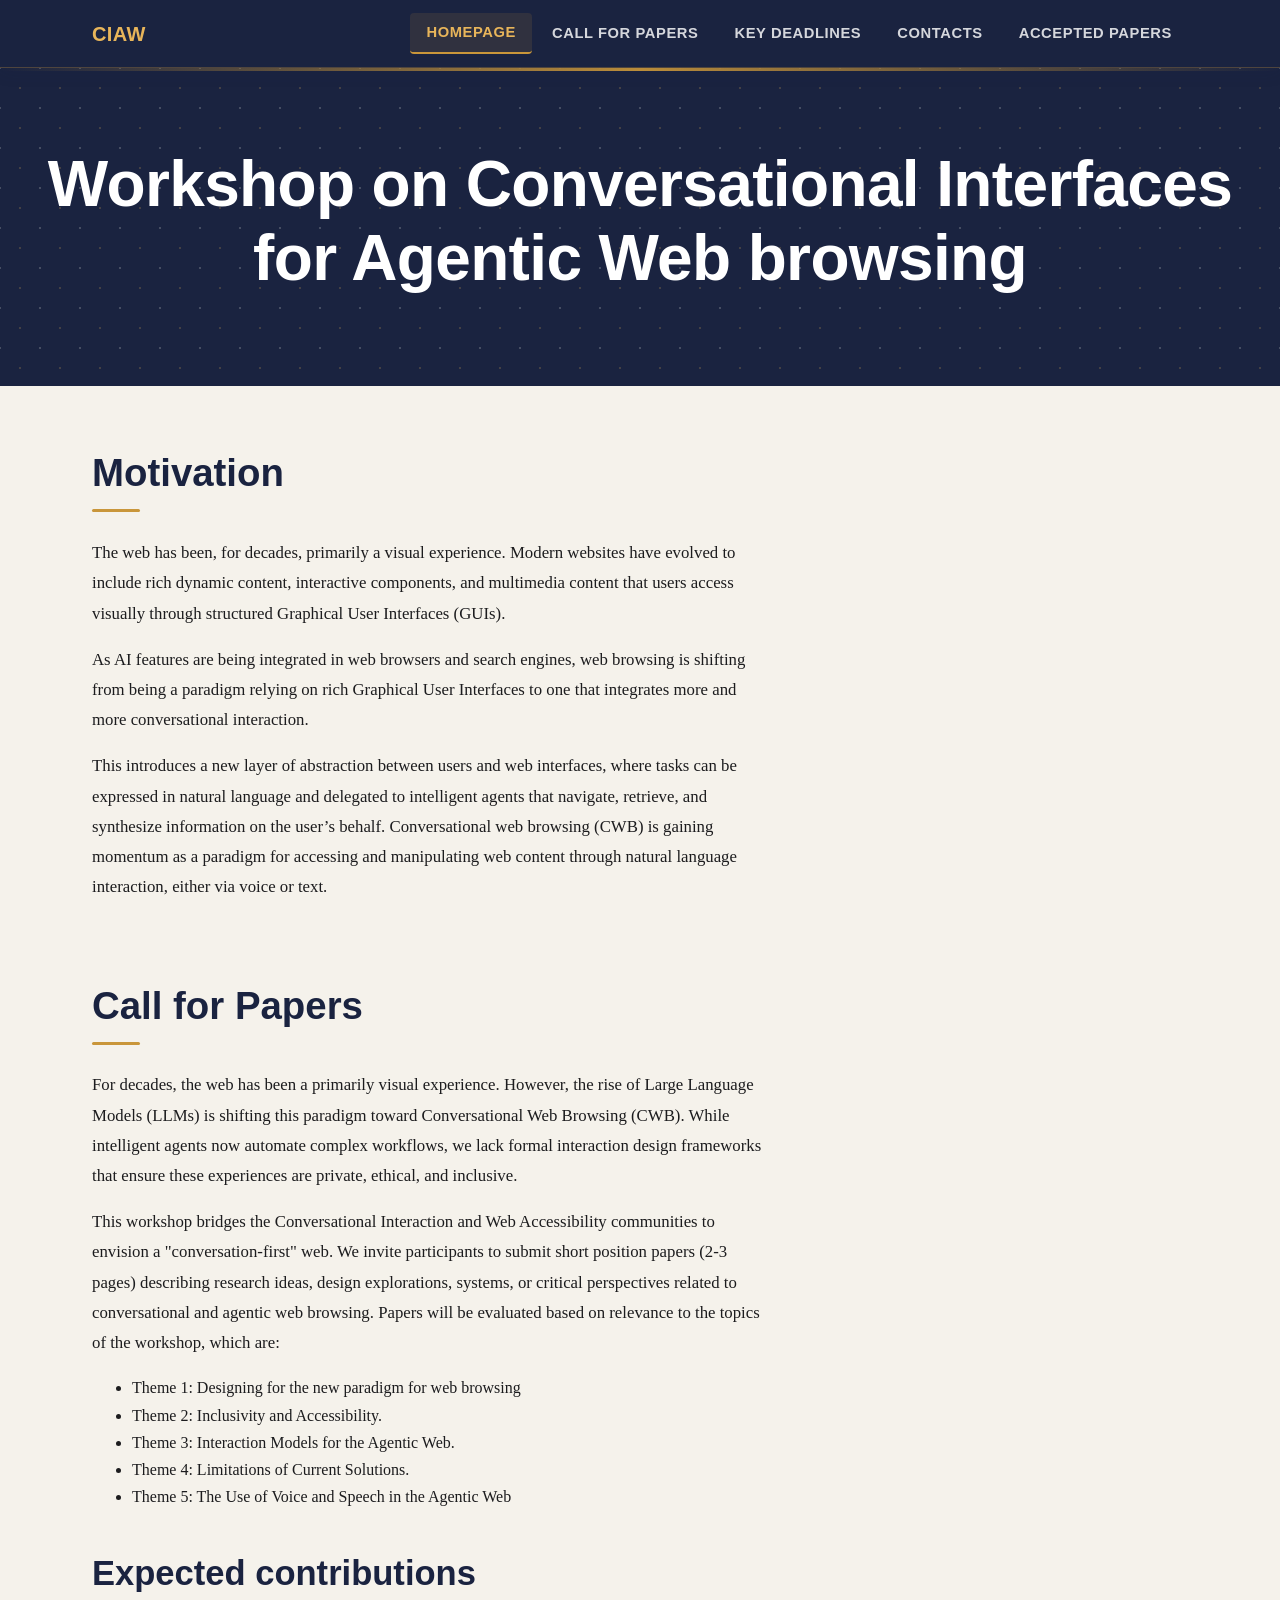
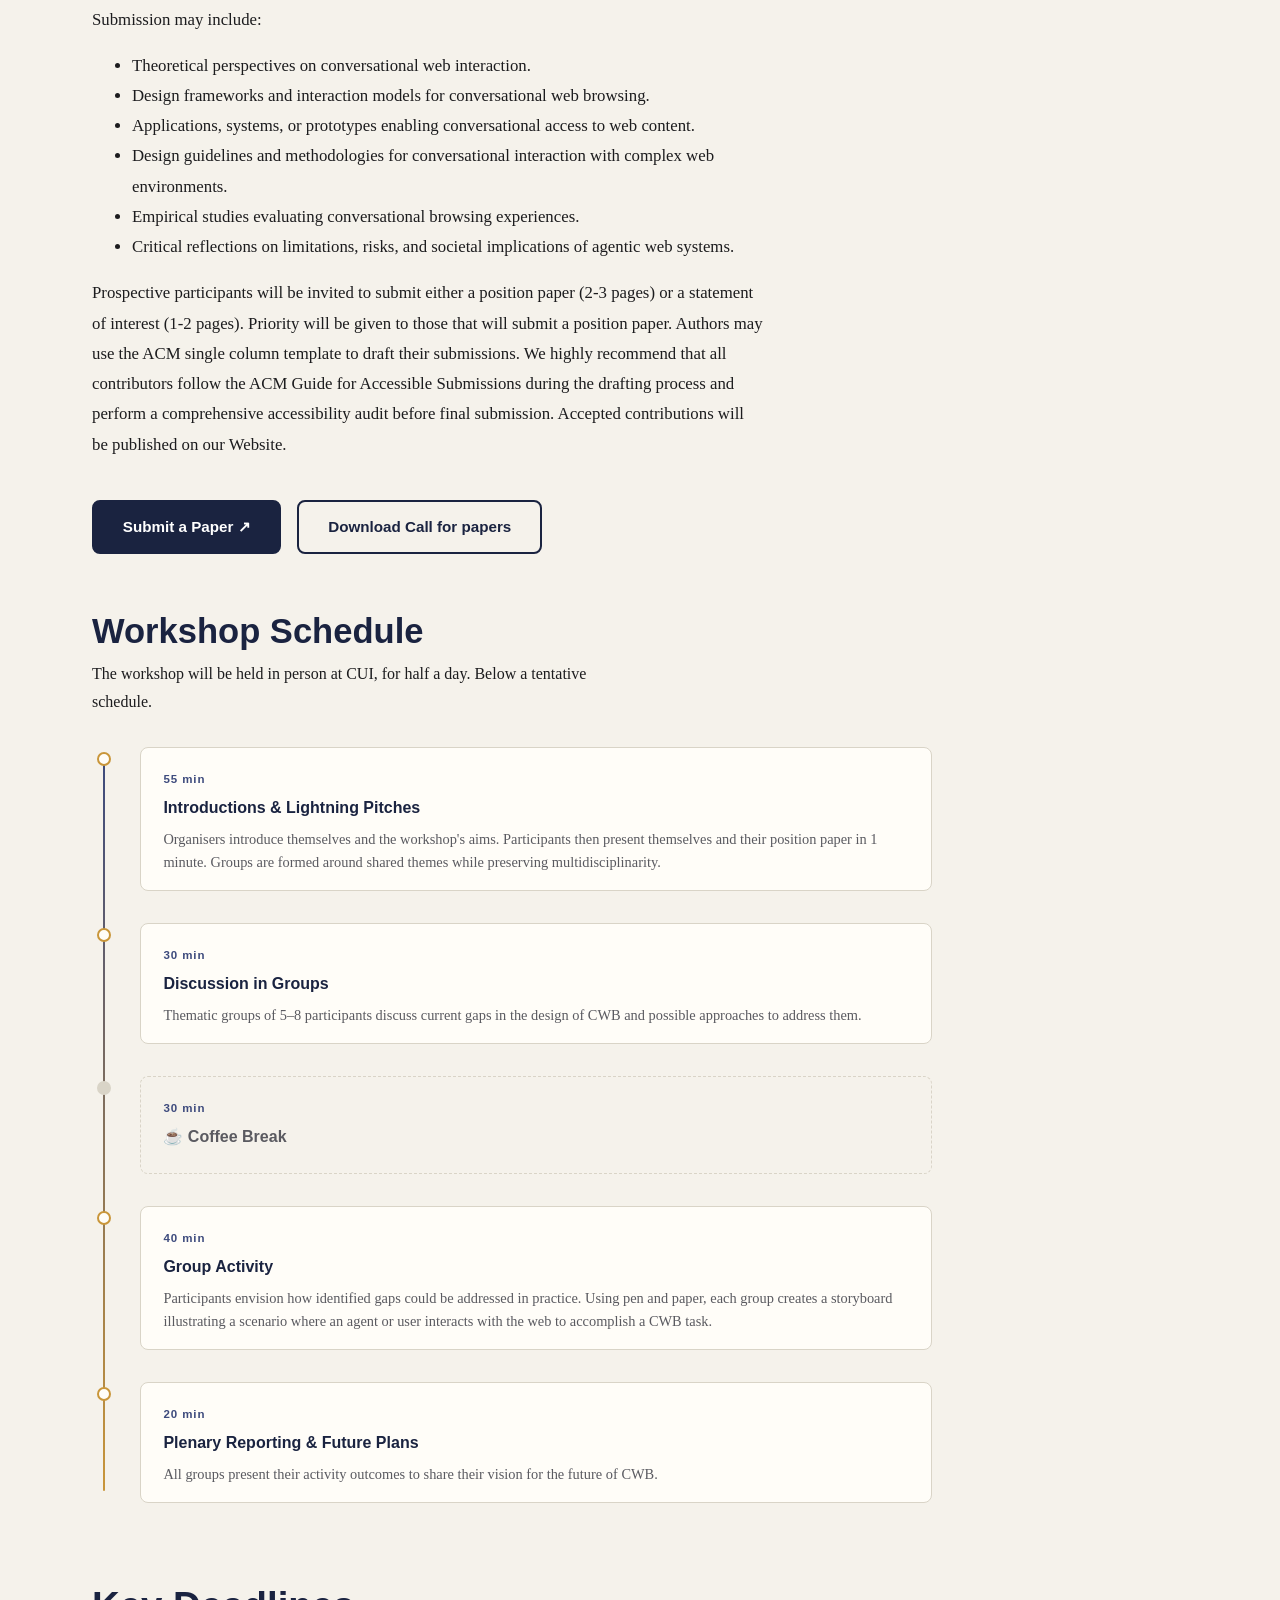
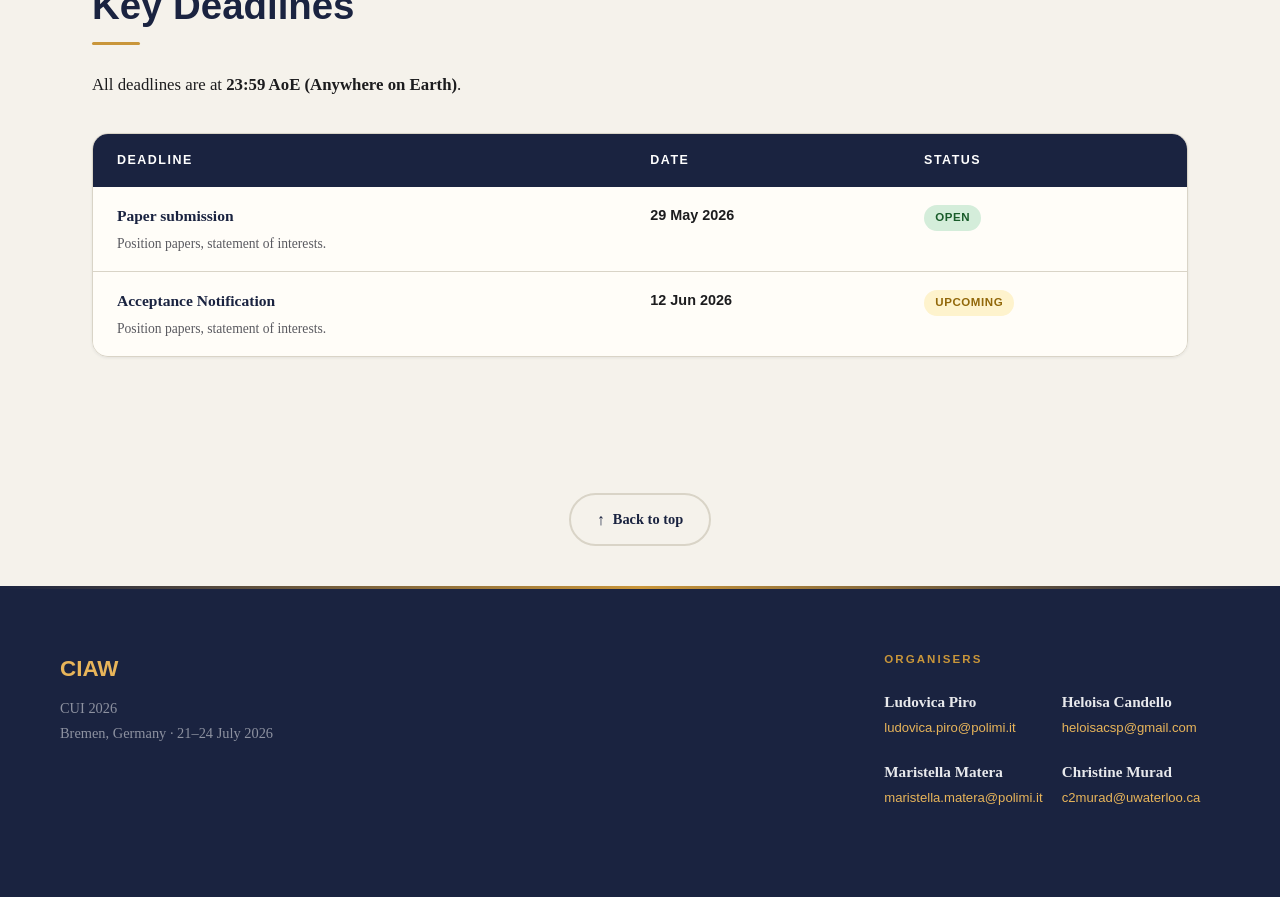
==== commit e2d80f35: "fixed number of pages" ====
--- a/index.html
+++ b/index.html
@@ -151,7 +151,7 @@
           For decades, the web has been a primarily visual experience. However, the rise of Large Language Models (LLMs) is shifting this paradigm toward Conversational Web Browsing (CWB). While intelligent agents now automate complex workflows, we lack formal interaction design frameworks that ensure these experiences are private, ethical, and inclusive.
         </p>
         <p>
-          This workshop bridges the Conversational Interaction and Web Accessibility communities to envision a "conversation-first" web. We invite participants to submit short position papers (2-4 pages) describing research ideas, design explorations, systems, or critical perspectives related to conversational and agentic web browsing. Papers will be evaluated based on relevance to the topics of the workshop, which are:
+          This workshop bridges the Conversational Interaction and Web Accessibility communities to envision a "conversation-first" web. We invite participants to submit short position papers (2-3 pages) describing research ideas, design explorations, systems, or critical perspectives related to conversational and agentic web browsing. Papers will be evaluated based on relevance to the topics of the workshop, which are:
         </p>
 
       </div>
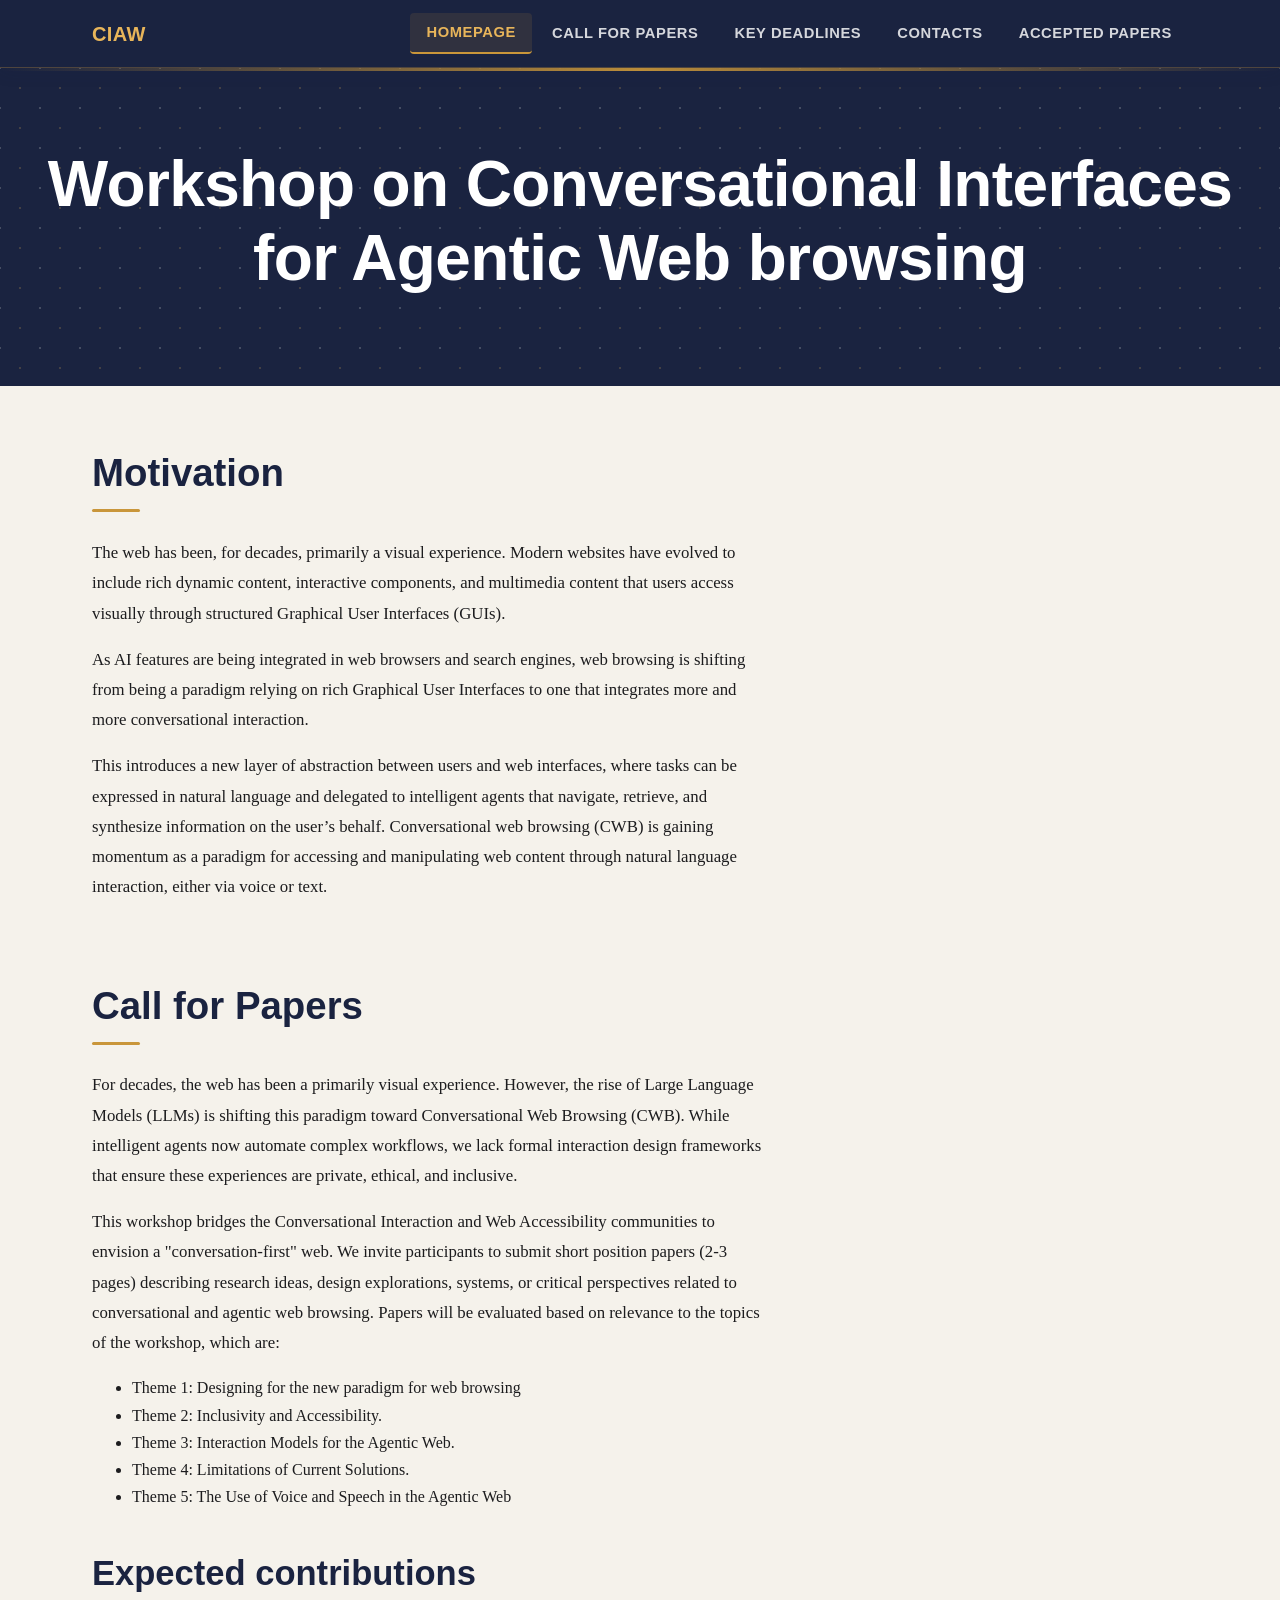
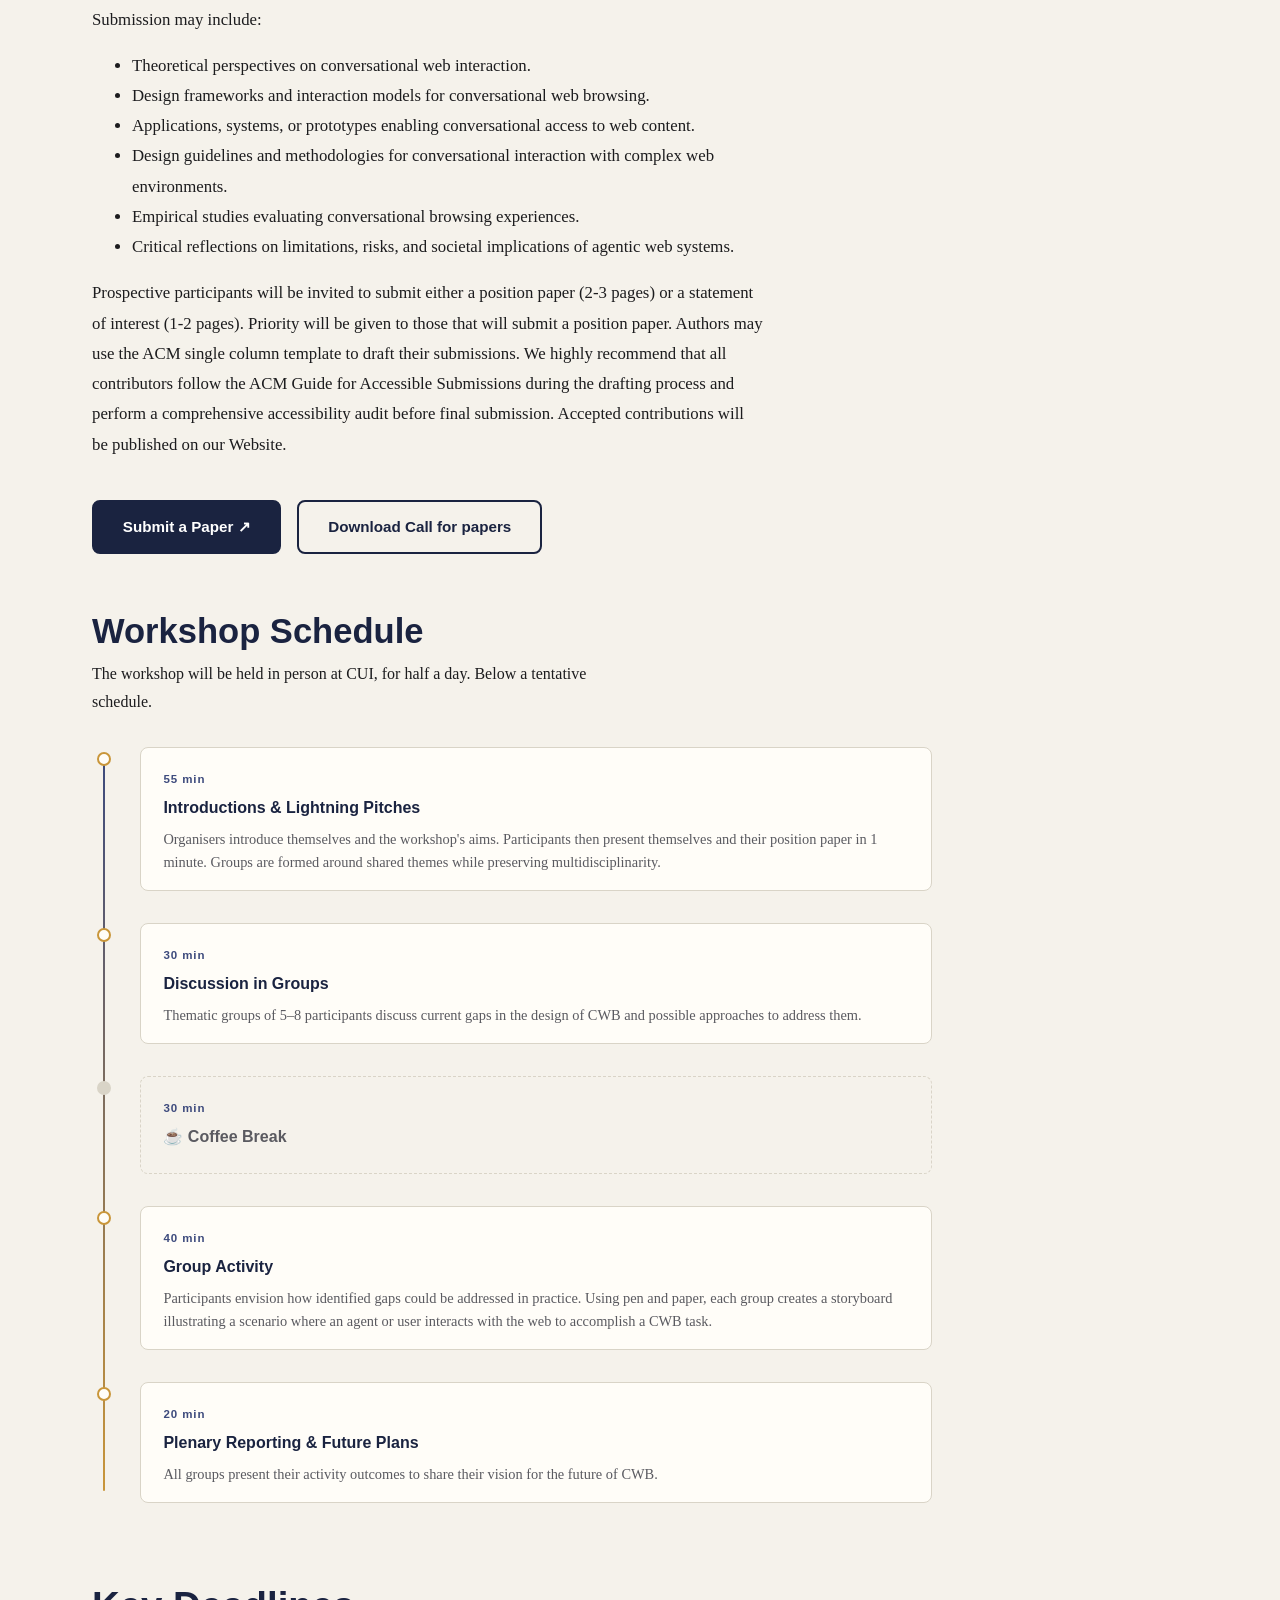
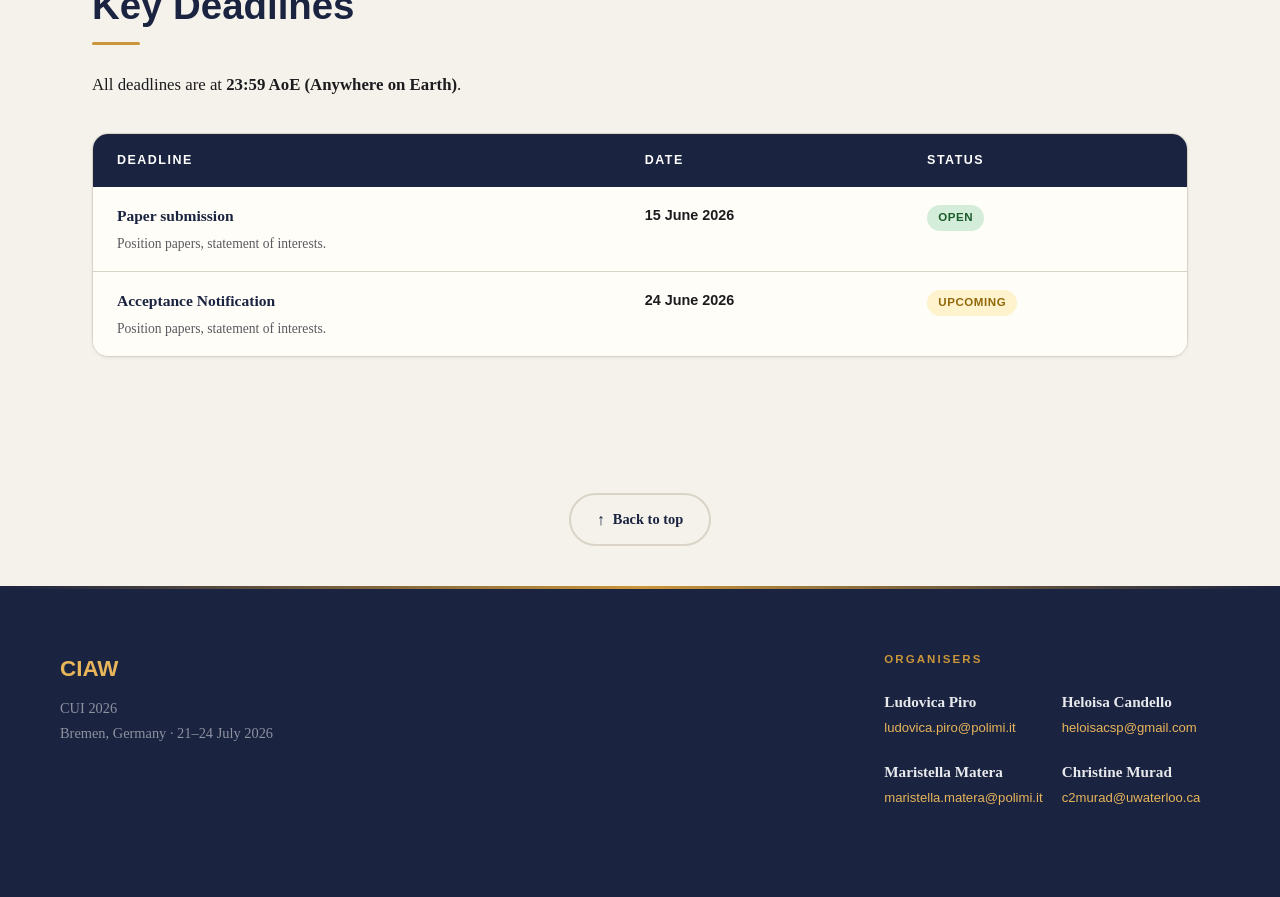
==== commit 80fa3d6b: "update dates" ====
--- a/index.html
+++ b/index.html
@@ -360,7 +360,7 @@
                 <p class="deadline-event">Paper submission</p>
                 <p class="deadline-note">Position papers, statement of interests.</p>
               </td>
-              <td class="deadline-date">29 May 2026</td>
+              <td class="deadline-date">15 June 2026</td>
               <td><span class="badge badge-open">Open</span></td>
             </tr>
             <tr>
@@ -368,7 +368,7 @@
                 <p class="deadline-event">Acceptance Notification</p>
                 <p class="deadline-note">Position papers, statement of interests.</p>
               </td>
-              <td class="deadline-date">12 Jun 2026</td>
+              <td class="deadline-date">24 June 2026</td>
               <td><span class="badge badge-upcoming">Upcoming</span></td>
             </tr>
           </tbody>
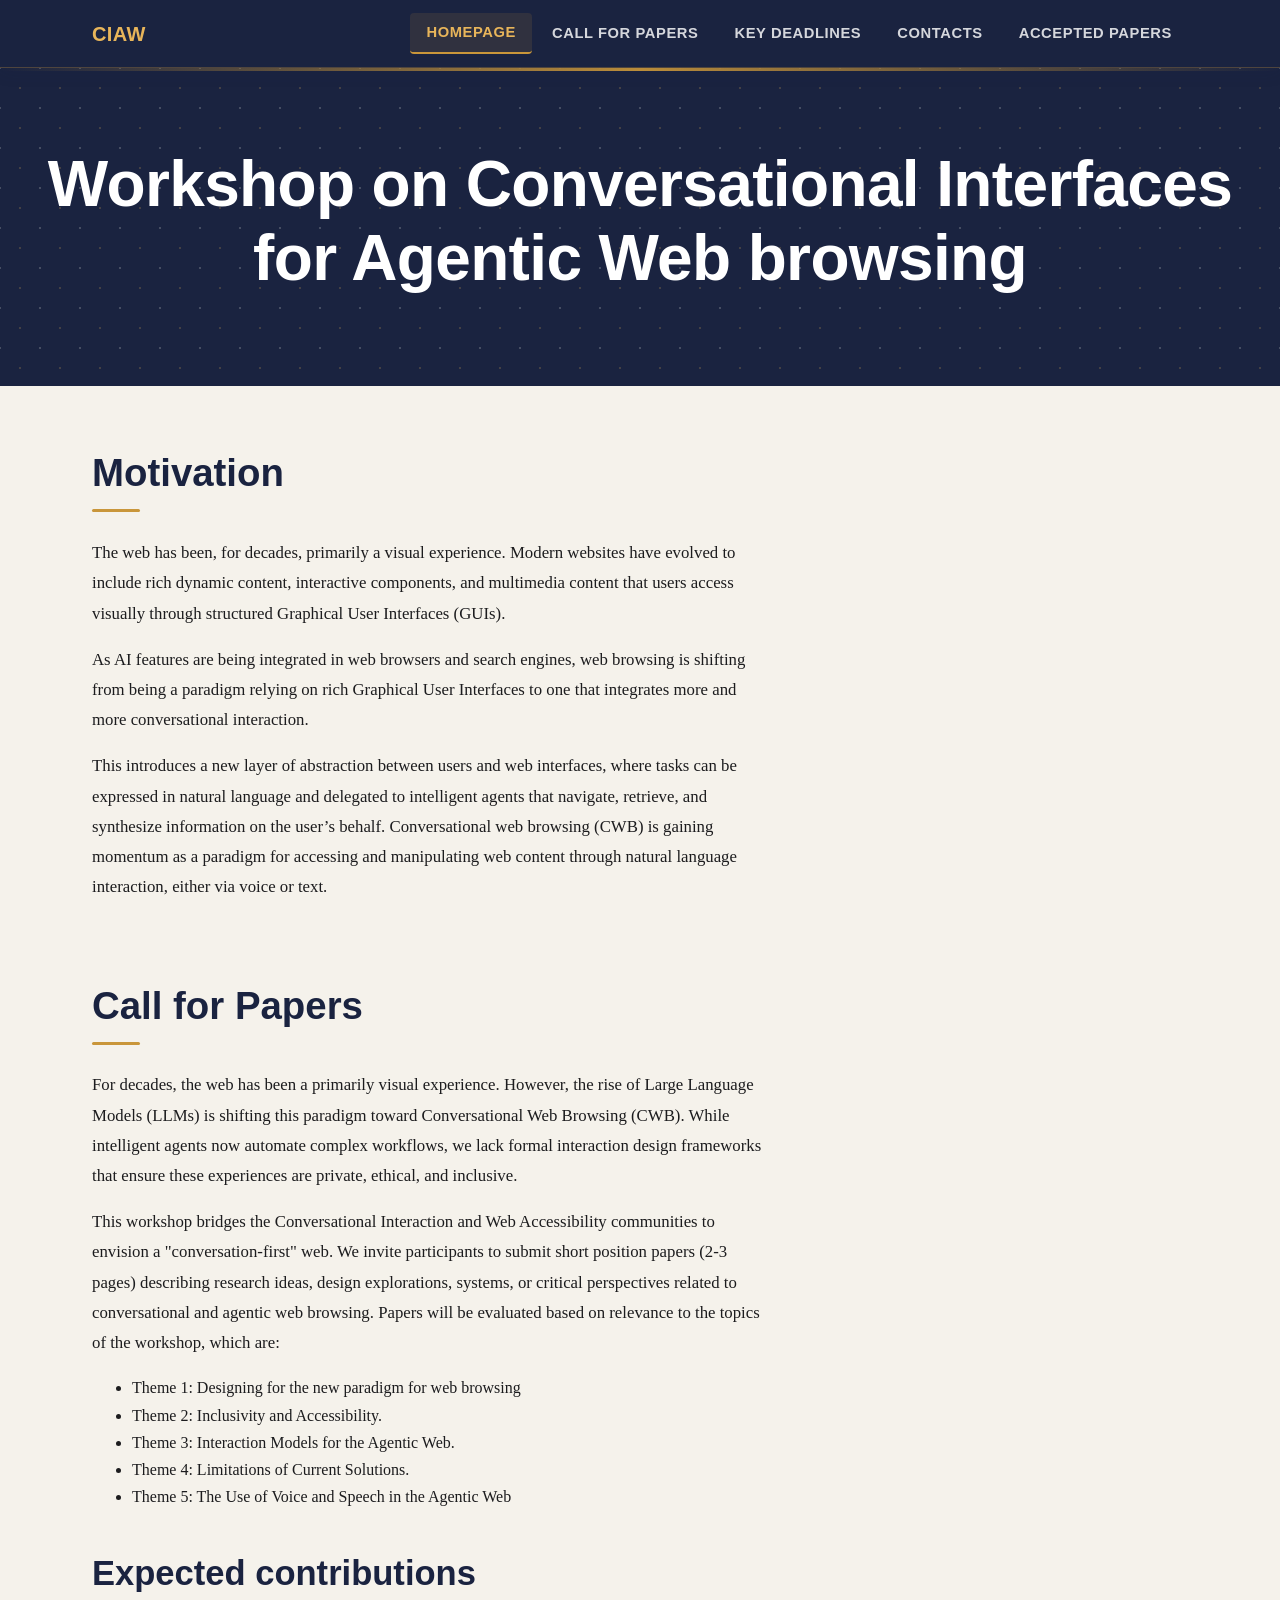
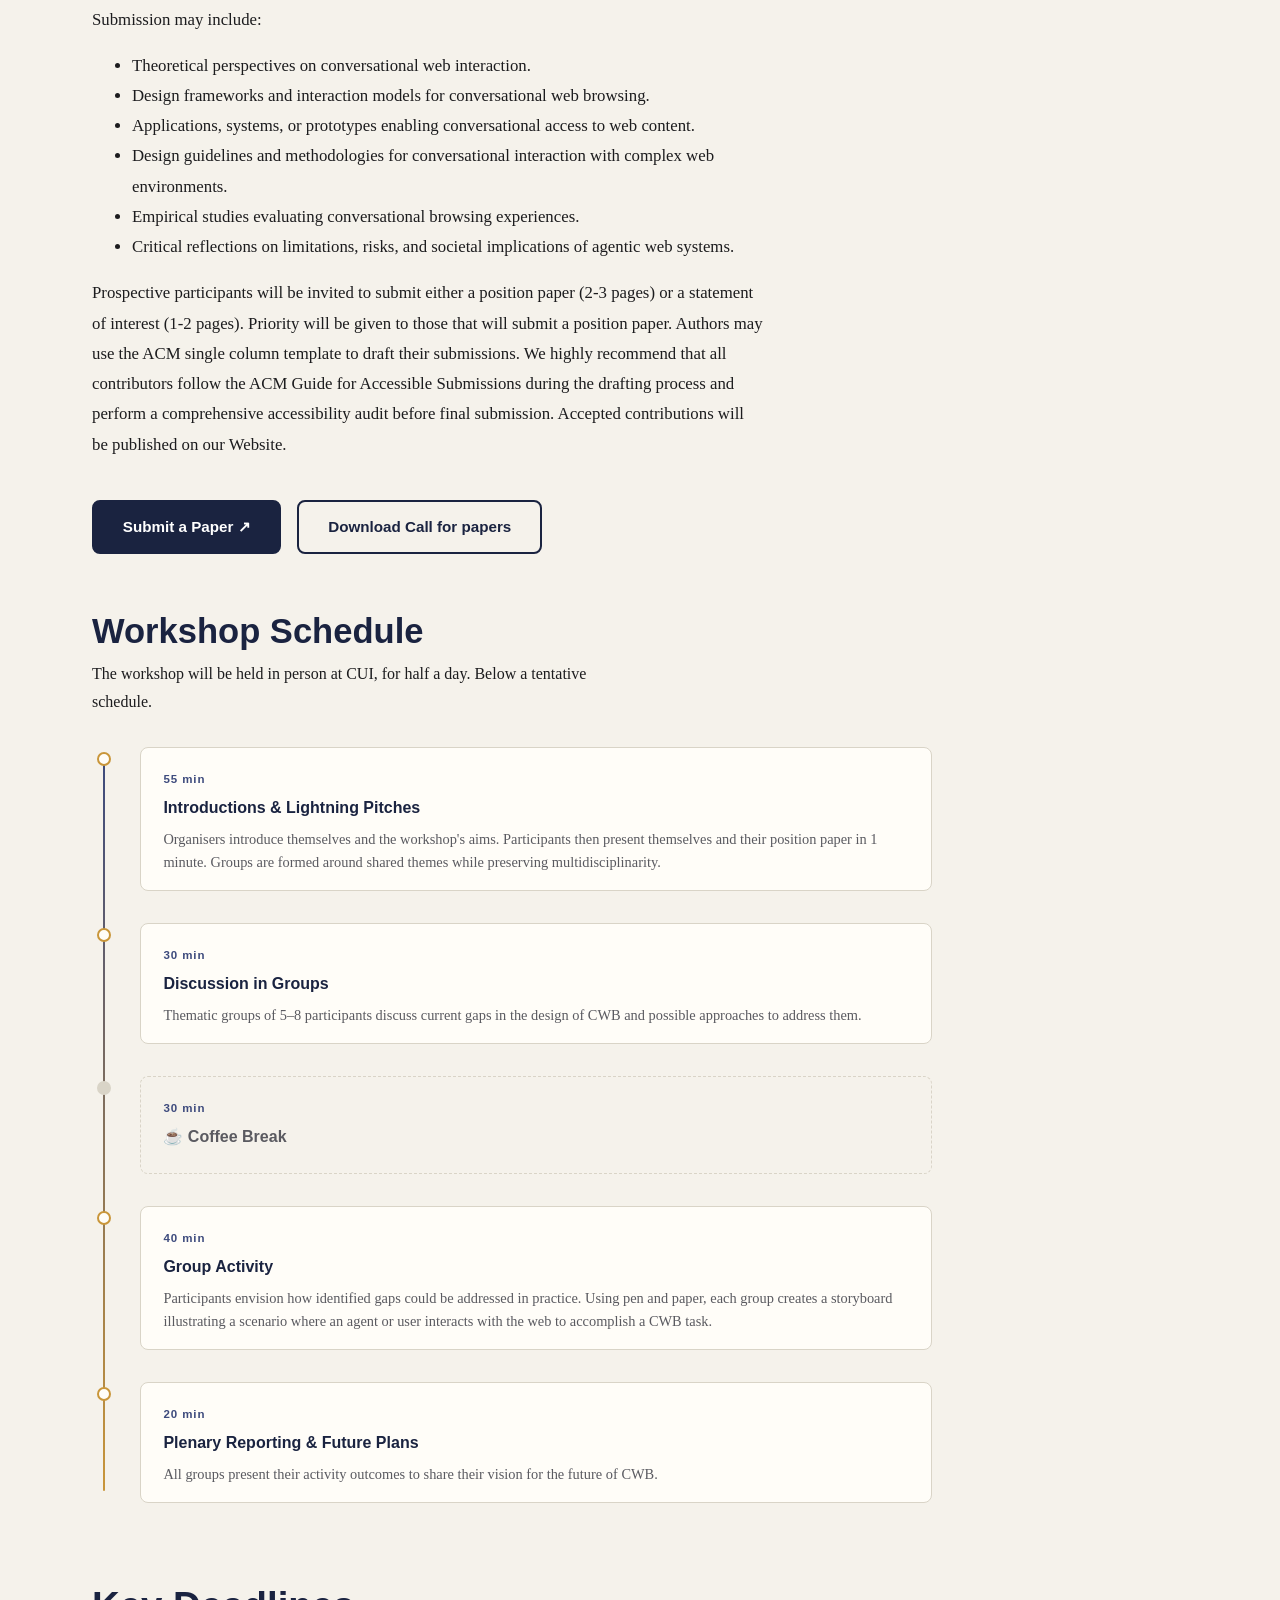
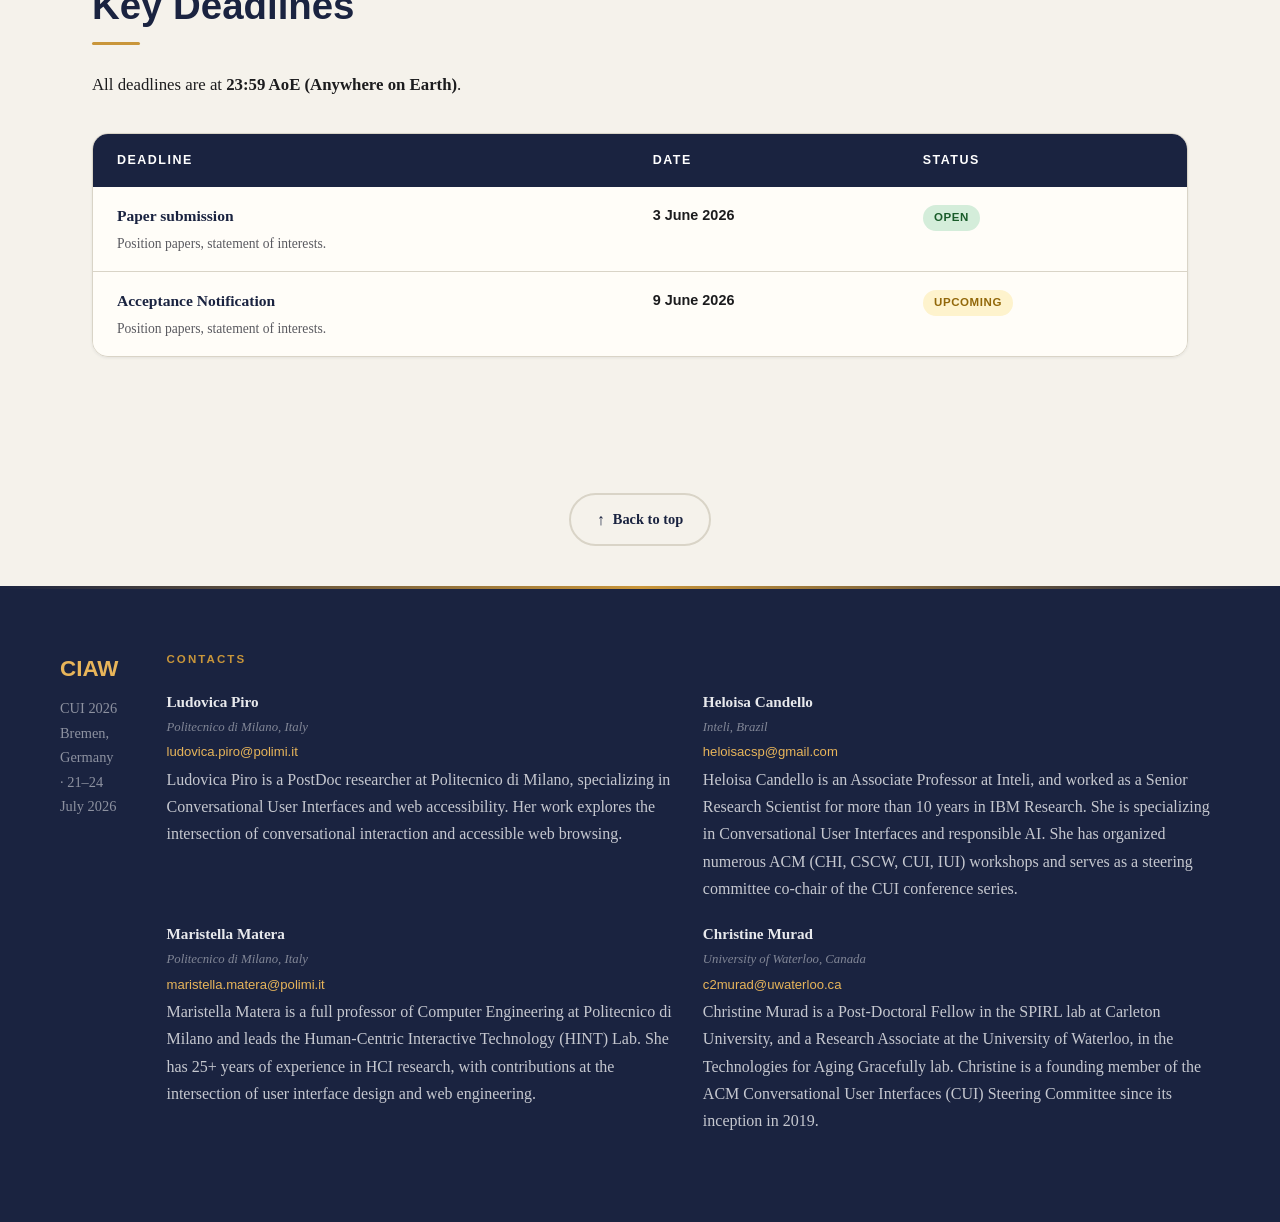
==== commit 2f26f51d: "modified dates and added bio" ====
--- a/index.html
+++ b/index.html
@@ -360,7 +360,7 @@
                 <p class="deadline-event">Paper submission</p>
                 <p class="deadline-note">Position papers, statement of interests.</p>
               </td>
-              <td class="deadline-date">15 June 2026</td>
+              <td class="deadline-date">3 June 2026</td>
               <td><span class="badge badge-open">Open</span></td>
             </tr>
             <tr>
@@ -368,7 +368,7 @@
                 <p class="deadline-event">Acceptance Notification</p>
                 <p class="deadline-note">Position papers, statement of interests.</p>
               </td>
-              <td class="deadline-date">24 June 2026</td>
+              <td class="deadline-date">9 June 2026</td>
               <td><span class="badge badge-upcoming">Upcoming</span></td>
             </tr>
           </tbody>
@@ -404,39 +404,43 @@
 
         <!-- Contacts -->
         <address>
-          <p class="footer-contacts-title">Organisers</p>
+          <p class="footer-contacts-title">Contacts</p>
           <ul class="contacts-list" role="list">
 
             <li class="contact-item">
               <span class="contact-name">Ludovica Piro</span>
-              <!-- <span class="contact-role">General Chair</span>-->
+              <span class="contact-role">Politecnico di Milano, Italy</span>
               <a class="contact-email" href="mailto:ludovica.piro@polimi.it">
                 ludovica.piro@polimi.it
               </a>
+              <p class="contact-bio">Ludovica Piro is a PostDoc researcher at Politecnico di Milano, specializing in Conversational User Interfaces and web accessibility. Her work explores the intersection of conversational interaction and accessible web browsing.</p>
             </li>
 
              <li class="contact-item">
               <span class="contact-name">Heloisa Candello</span>
-              <!--<span class="contact-role">Programme Chair</span>-->
+              <span class="contact-role">Inteli, Brazil</span>
               <a class="contact-email" href="mailto:heloisacsp@gmail.com">
                 heloisacsp@gmail.com
               </a>
+              <p class="contact-bio">Heloisa Candello is an Associate Professor at Inteli, and worked as a Senior Research Scientist for more than 10 years in IBM Research. She is specializing in Conversational User Interfaces and responsible AI. She has organized numerous ACM (CHI, CSCW, CUI, IUI) workshops and serves as a steering committee co-chair of the CUI conference series. </p>
             </li>
 
             <li class="contact-item">
               <span class="contact-name">Maristella Matera</span>
-              <!--<span class="contact-role">Programme Chair</span>-->
+              <span class="contact-role">Politecnico di Milano, Italy</span>
               <a class="contact-email" href="mailto:maristella.matera@polimi.it">
                 maristella.matera@polimi.it
               </a>
+              <p class="contact-bio">Maristella Matera is a full professor of Computer Engineering at Politecnico di Milano and leads the Human-Centric Interactive Technology (HINT) Lab. She has 25+ years of experience in HCI research, with contributions at the intersection of user interface design and web engineering.</p>
             </li>
 
             <li class="contact-item">
               <span class="contact-name">Christine Murad</span>
-              <!--<span class="contact-role">Accessibility &amp; Inclusion Chair</span>-->
+              <span class="contact-role">University of Waterloo, Canada</span>
               <a class="contact-email" href="mailto:c2murad@uwaterloo.ca">
                 c2murad@uwaterloo.ca
               </a>
+              <p class="contact-bio">Christine Murad is a Post-Doctoral Fellow in the SPIRL lab at Carleton University, and a Research Associate at the University of Waterloo, in the Technologies for Aging Gracefully lab. Christine is a founding member of the ACM Conversational User Interfaces (CUI) Steering Committee since its inception in 2019.</p>
             </li>
 
           </ul>
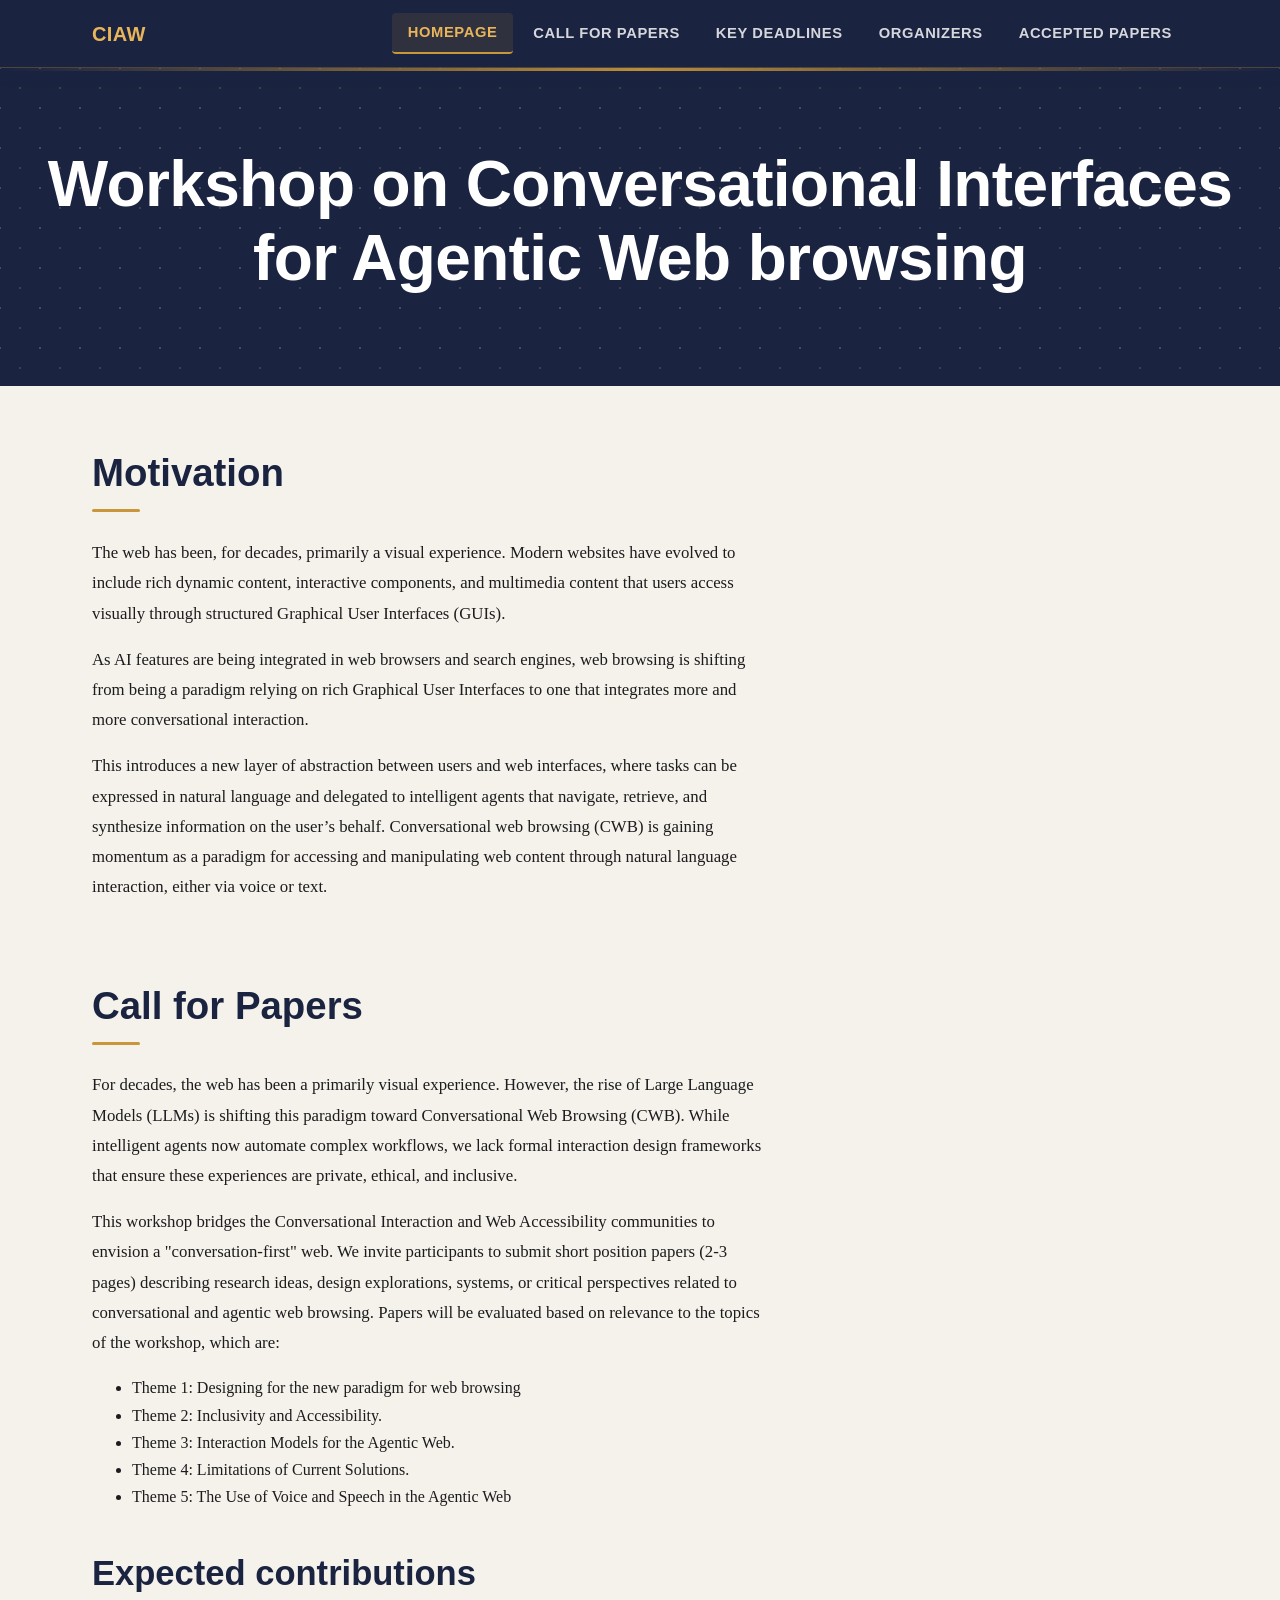
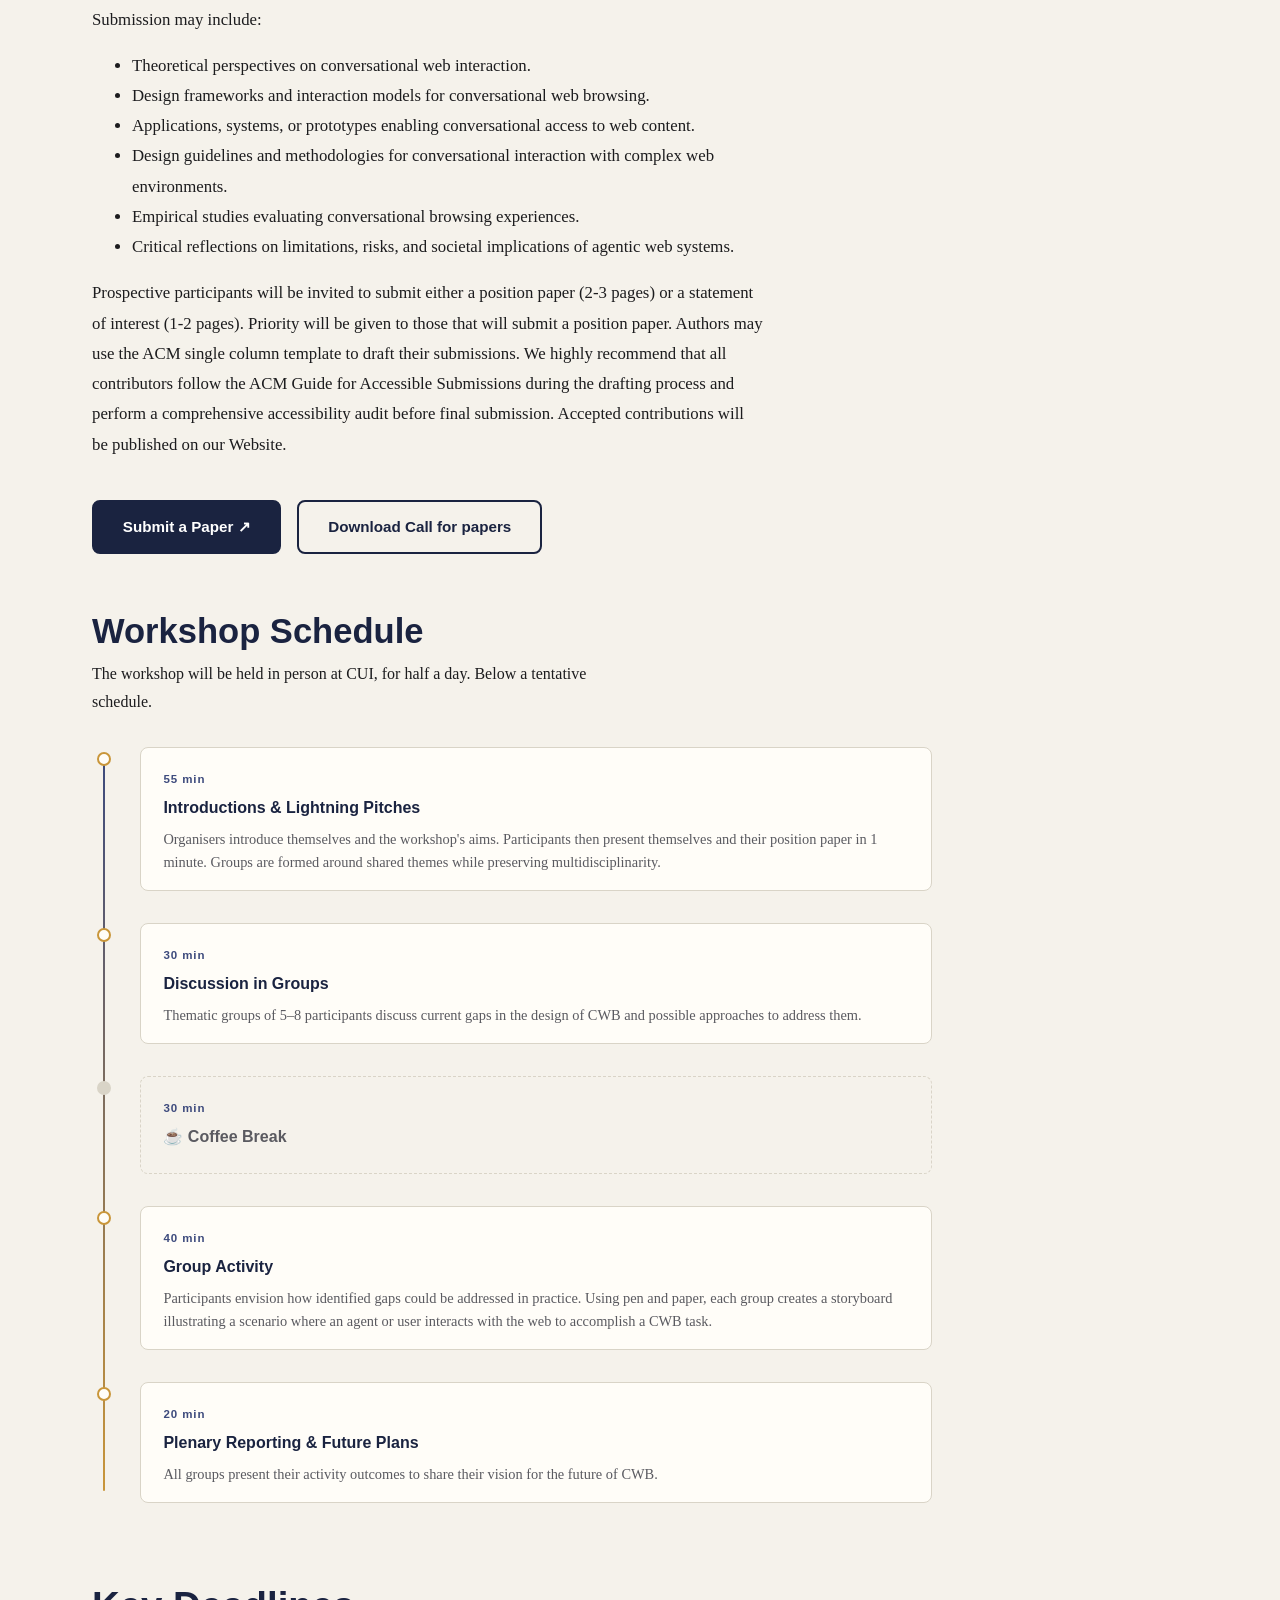
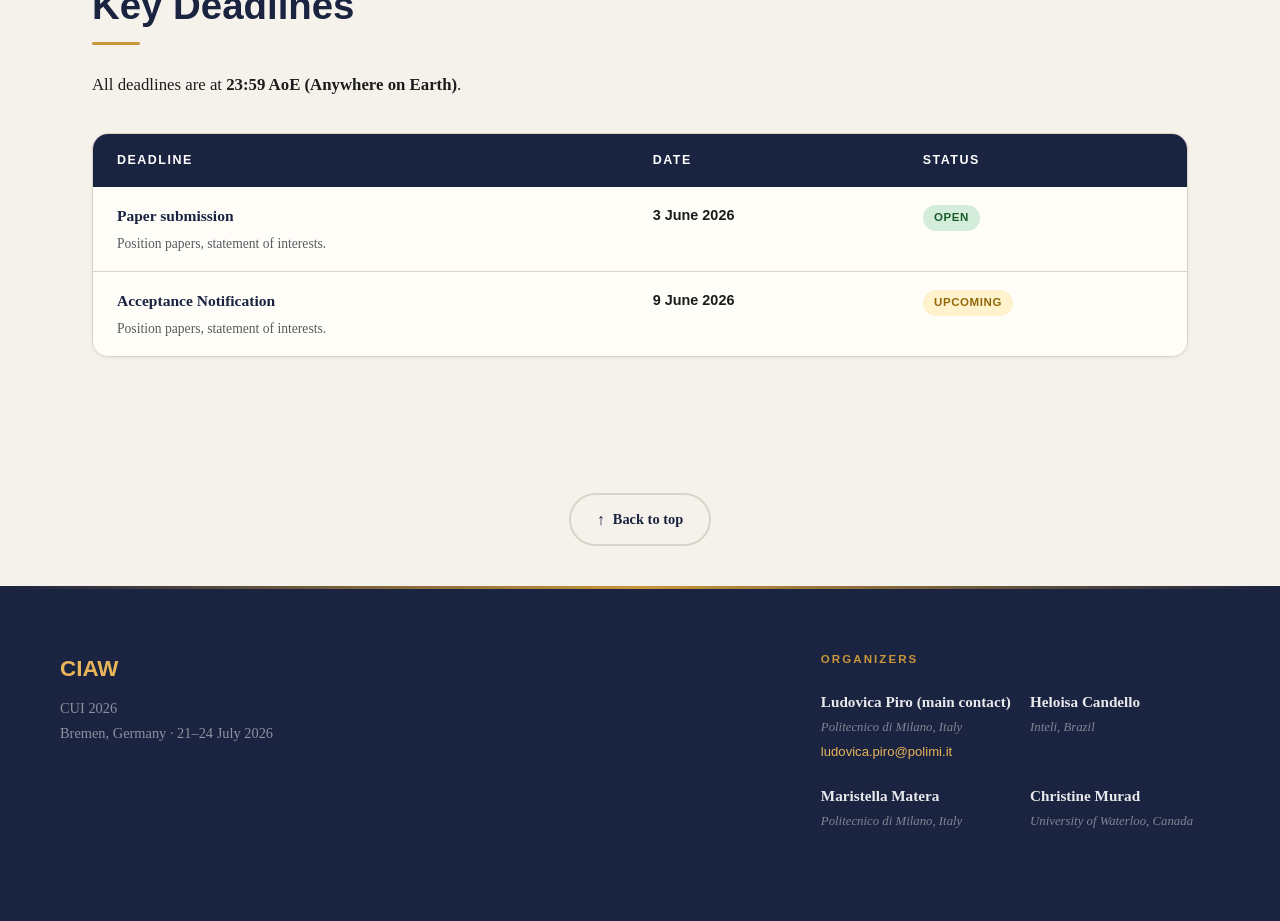
==== commit 7db14628: "fixed focus on the nav items and fixed footer bios and contacts" ====
--- a/index.html
+++ b/index.html
@@ -36,11 +36,11 @@
 
       <!-- Nav Links -->
       <ul class="nav-links" id="primary-nav-links" role="list">
-        <li><a href="#"              aria-current="page">Homepage</a></li>
-        <li><a href="#call-for-papers">Call for papers</a></li>
-        <li><a href="#key-deadlines"> Key deadlines</a></li>
-        <li><a href="#contacts-section">Contacts</a></li>
-        <li><a href="procedings.html">Accepted papers</a></li>
+        <li><a href="#" data-section="top">Homepage</a></li>
+        <li><a href="#call-for-papers" data-section="call-for-papers">Call for papers</a></li>
+        <li><a href="#key-deadlines" data-section="key-deadlines"> Key deadlines</a></li>
+        <li><a href="organizers.html" data-page="organizers.html">Organizers</a></li>
+        <li><a href="procedings.html" data-page="procedings.html">Accepted papers</a></li>
       </ul>
 
     </div>
@@ -404,43 +404,39 @@
 
         <!-- Contacts -->
         <address>
-          <p class="footer-contacts-title">Contacts</p>
+          <p class="footer-contacts-title">Organizers</p>
           <ul class="contacts-list" role="list">
 
             <li class="contact-item">
-              <span class="contact-name">Ludovica Piro</span>
+              <span class="contact-name">Ludovica Piro <strong>(main contact)</strong></span>
               <span class="contact-role">Politecnico di Milano, Italy</span>
               <a class="contact-email" href="mailto:ludovica.piro@polimi.it">
                 ludovica.piro@polimi.it
               </a>
-              <p class="contact-bio">Ludovica Piro is a PostDoc researcher at Politecnico di Milano, specializing in Conversational User Interfaces and web accessibility. Her work explores the intersection of conversational interaction and accessible web browsing.</p>
             </li>
 
              <li class="contact-item">
               <span class="contact-name">Heloisa Candello</span>
               <span class="contact-role">Inteli, Brazil</span>
-              <a class="contact-email" href="mailto:heloisacsp@gmail.com">
+             <!--  <a class="contact-email" href="mailto:heloisacsp@gmail.com">
                 heloisacsp@gmail.com
-              </a>
-              <p class="contact-bio">Heloisa Candello is an Associate Professor at Inteli, and worked as a Senior Research Scientist for more than 10 years in IBM Research. She is specializing in Conversational User Interfaces and responsible AI. She has organized numerous ACM (CHI, CSCW, CUI, IUI) workshops and serves as a steering committee co-chair of the CUI conference series. </p>
+              </a> -->
             </li>
 
             <li class="contact-item">
               <span class="contact-name">Maristella Matera</span>
               <span class="contact-role">Politecnico di Milano, Italy</span>
-              <a class="contact-email" href="mailto:maristella.matera@polimi.it">
+             <!--  <a class="contact-email" href="mailto:maristella.matera@polimi.it">
                 maristella.matera@polimi.it
-              </a>
-              <p class="contact-bio">Maristella Matera is a full professor of Computer Engineering at Politecnico di Milano and leads the Human-Centric Interactive Technology (HINT) Lab. She has 25+ years of experience in HCI research, with contributions at the intersection of user interface design and web engineering.</p>
+              </a> -->
             </li>
 
             <li class="contact-item">
               <span class="contact-name">Christine Murad</span>
               <span class="contact-role">University of Waterloo, Canada</span>
-              <a class="contact-email" href="mailto:c2murad@uwaterloo.ca">
+             <!--  <a class="contact-email" href="mailto:c2murad@uwaterloo.ca">
                 c2murad@uwaterloo.ca
-              </a>
-              <p class="contact-bio">Christine Murad is a Post-Doctoral Fellow in the SPIRL lab at Carleton University, and a Research Associate at the University of Waterloo, in the Technologies for Aging Gracefully lab. Christine is a founding member of the ACM Conversational User Interfaces (CUI) Steering Committee since its inception in 2019.</p>
+              </a> -->
             </li>
 
           </ul>
@@ -482,6 +478,78 @@
         });
       });
     })();
+
+        // ── Active nav link via IntersectionObserver ──────────────────
+    (function () {
+      const links = document.querySelectorAll('#primary-nav-links a[data-section]');
+ 
+      function setActive(sectionId) {
+        links.forEach(function (link) {
+          const isCurrent = link.dataset.section === sectionId;
+          if (isCurrent) {
+            link.setAttribute('aria-current', 'page');
+          } else {
+            link.removeAttribute('aria-current');
+          }
+        });
+      }
+ 
+      // Map section IDs to nav link data-section values
+      const sections = [
+        { id: 'organizers', nav: 'organizers' },
+        { id: 'call-for-papers',  nav: 'call-for-papers'  },
+        { id: 'accepted-papers',  nav: 'accepted-papers'  },
+        { id: 'key-deadlines',  nav: 'key-deadlines'  },
+      ];
+ 
+      const observers = [];
+ 
+      sections.forEach(function (s) {
+        const el = document.getElementById(s.id);
+        if (!el) return;
+ 
+        const observer = new IntersectionObserver(function (entries) {
+          entries.forEach(function (entry) {
+            if (entry.isIntersecting) setActive(s.nav);
+          });
+        }, { threshold: 0.25 });
+ 
+        observer.observe(el);
+        observers.push(observer);
+      });
+ 
+      // Fall back to Homepage when scrolled near the top
+      const topObserver = new IntersectionObserver(function (entries) {
+        entries.forEach(function (entry) {
+          if (entry.isIntersecting) setActive('top');
+        });
+      }, { threshold: 0.1 });
+ 
+      const header = document.querySelector('.site-header');
+      if (header) topObserver.observe(header);
+ 
+      // Set initial state
+      setActive('top');
+    })();
+
+   /*  (function () {
+  const links = document.querySelectorAll('#primary-nav-links a[data-page]');
+
+  function setActiveFromURL() {
+    const currentPage = window.location.pathname.split('/').pop() || 'index.html';
+    links.forEach(function (link) {
+      if (link.getAttribute('data-page') === currentPage) {
+        link.setAttribute('aria-current', 'page');
+      } else {
+        link.removeAttribute('aria-current');
+      }
+    });
+  }
+
+  setActiveFromURL();
+  window.addEventListener('popstate', setActiveFromURL);
+})(); */
+
   </script>
 
 </body>
--- a/stylesheet.css
+++ b/stylesheet.css
@@ -742,6 +742,7 @@
       font-size: 0.9rem;
       color: rgba(255,255,255,0.5);
       max-width: 36ch;
+      min-width: 27ch;
     }
 
     .footer-contacts-title {
@@ -792,6 +793,15 @@
       color: #fff;
       text-decoration: underline;
     }
+
+    .contact-bio {
+  font-size: 0.82rem;
+  color: rgba(255,255,255,0.45);
+  line-height: 1.55;
+  margin-top: 0.35rem;
+  padding-top: 0.35rem;
+  border-top: 1px solid rgba(255,255,255,0.08);
+}
 
     .footer-bottom {
       padding-top: 2rem;
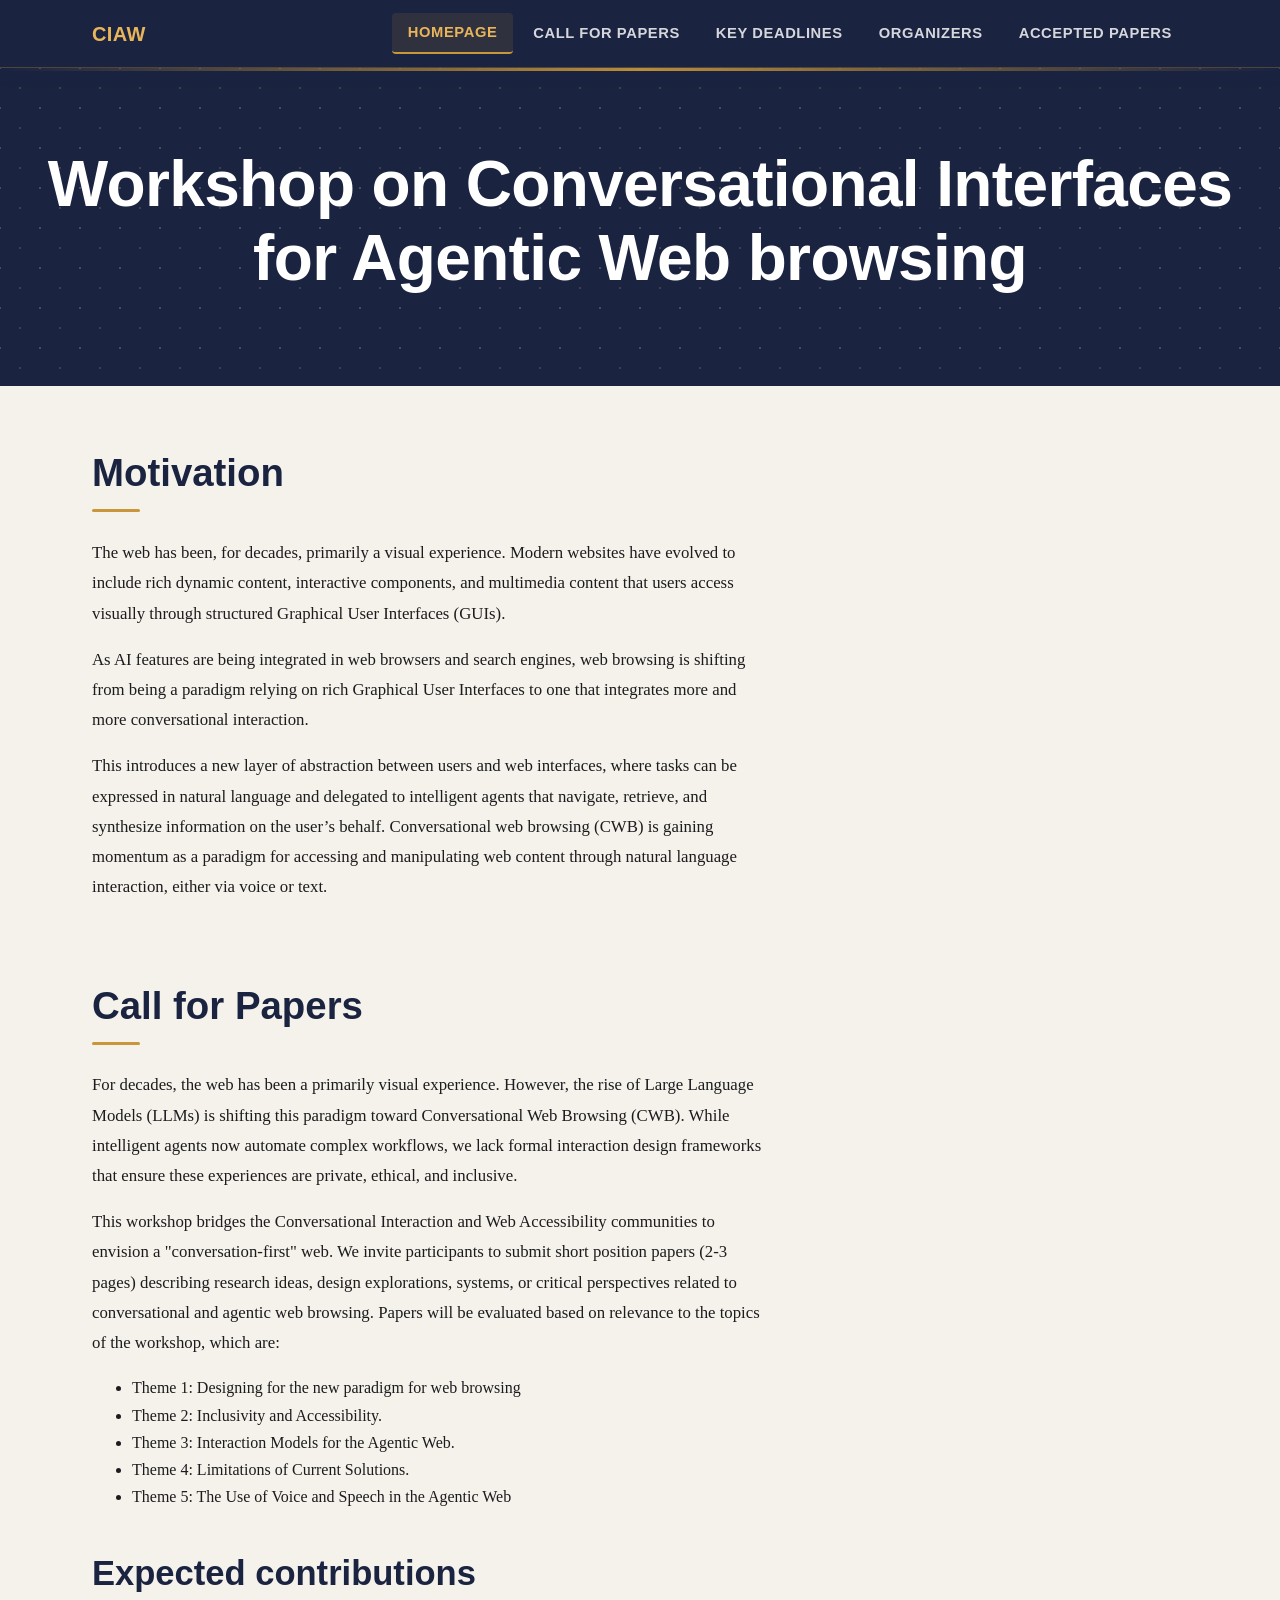
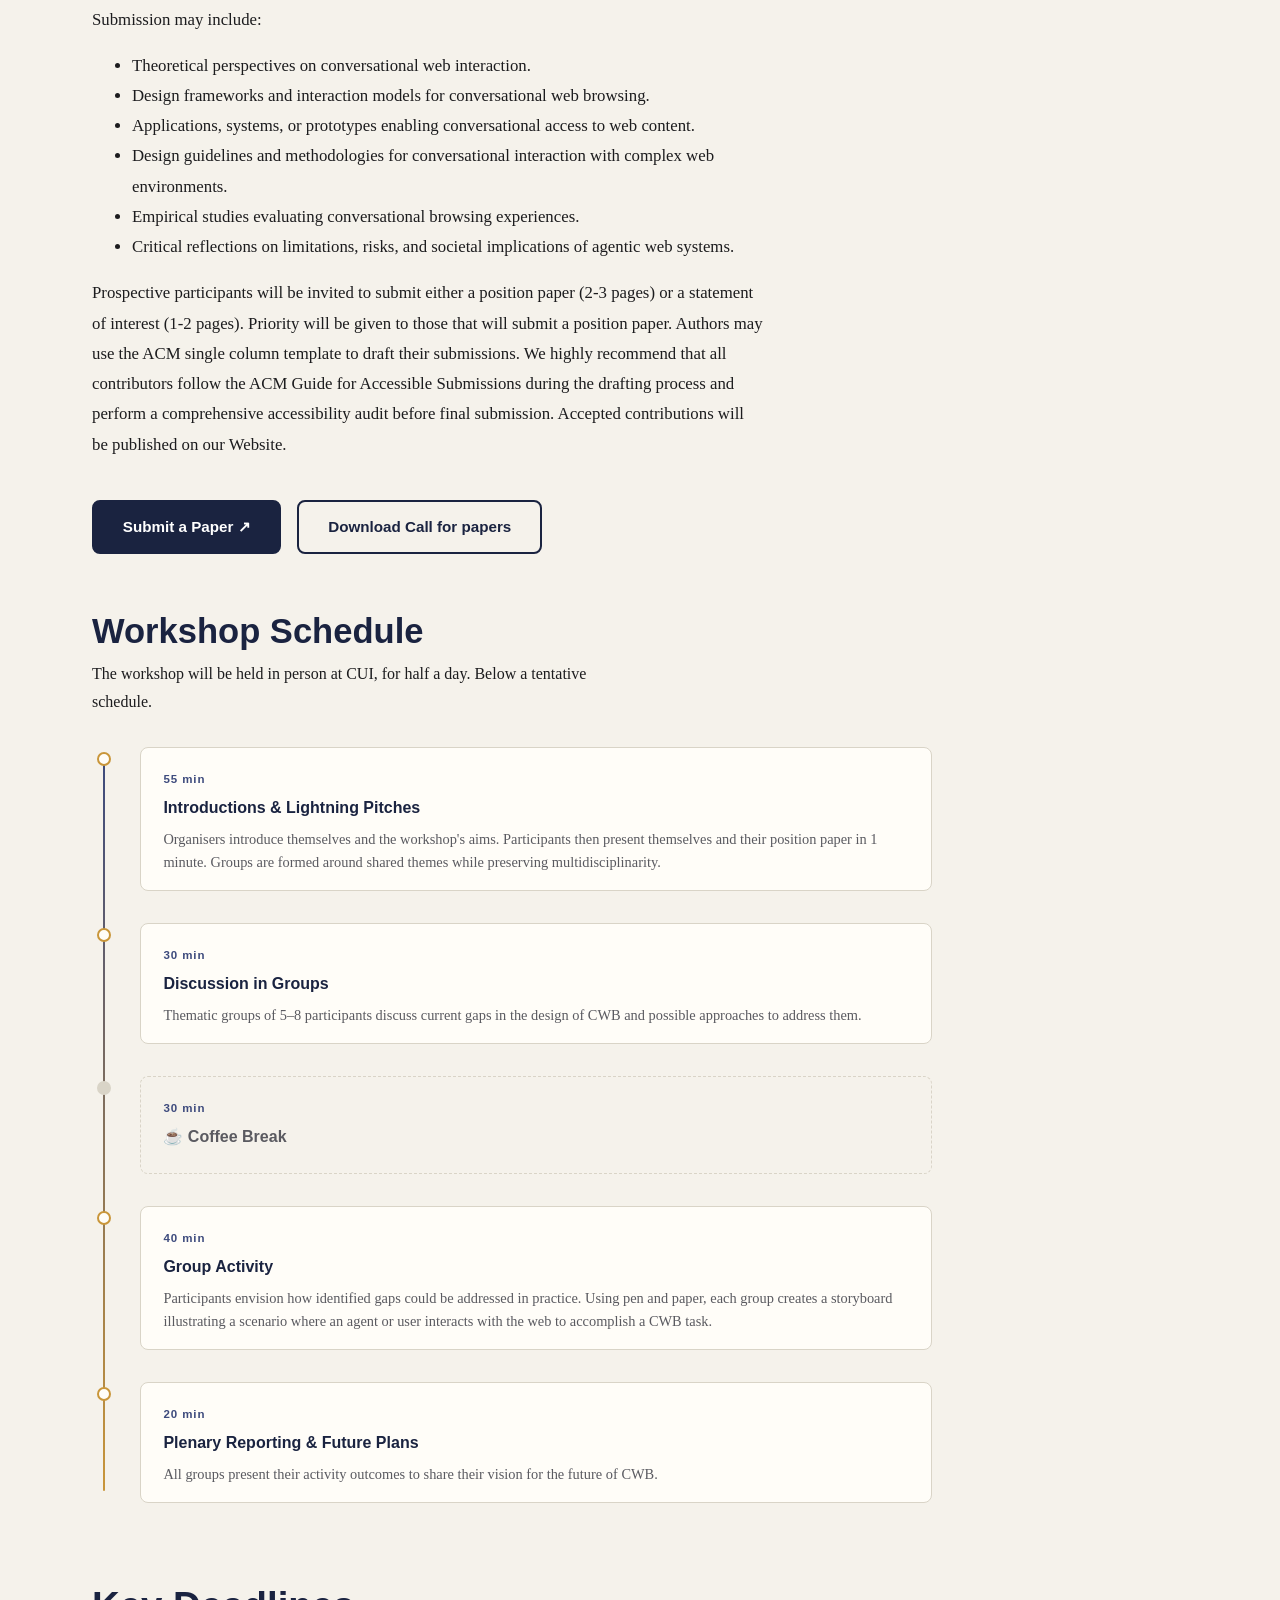
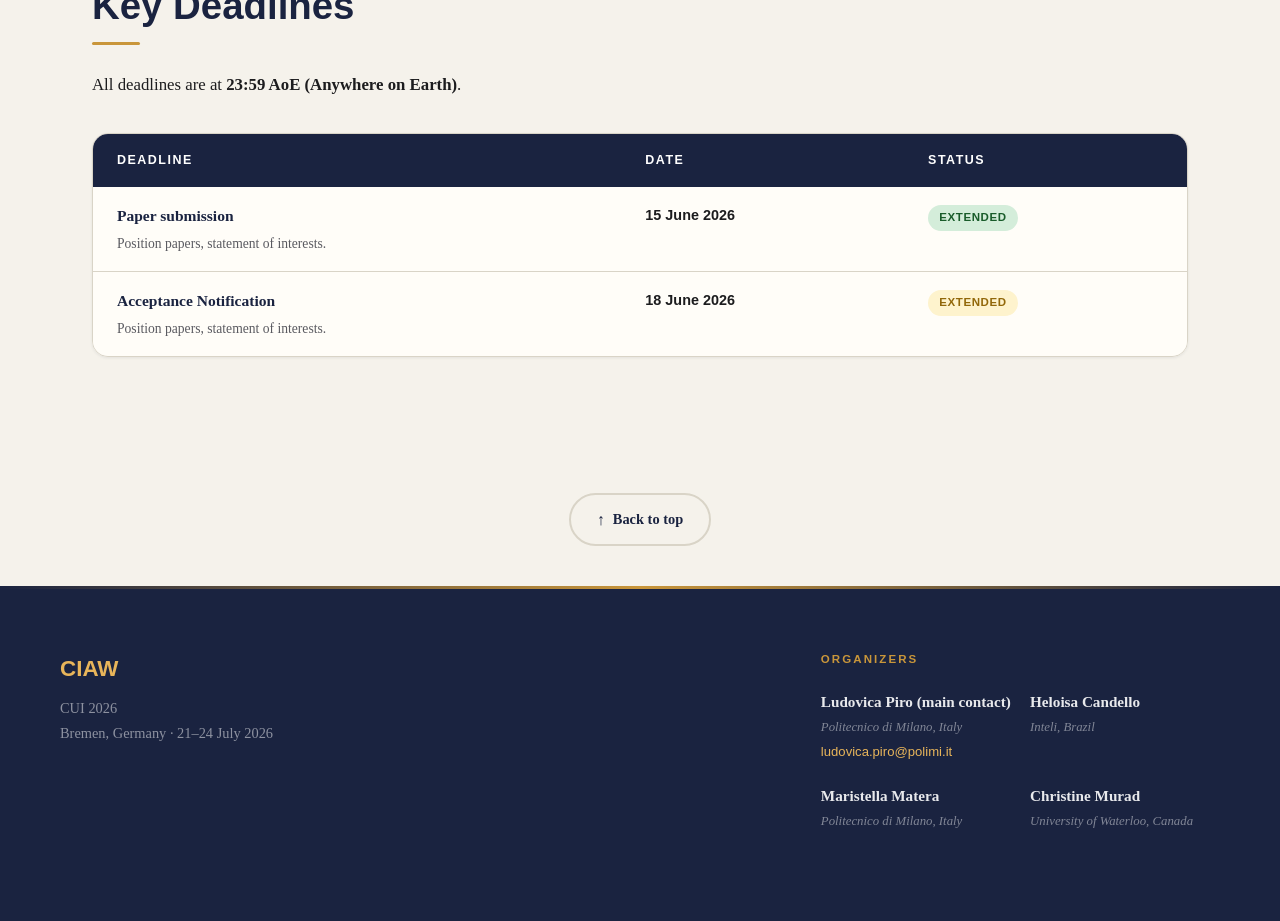
==== commit 261b60b0: "updated deadlines" ====
--- a/index.html
+++ b/index.html
@@ -360,16 +360,16 @@
                 <p class="deadline-event">Paper submission</p>
                 <p class="deadline-note">Position papers, statement of interests.</p>
               </td>
-              <td class="deadline-date">3 June 2026</td>
-              <td><span class="badge badge-open">Open</span></td>
+              <td class="deadline-date">15 June 2026</td>
+              <td><span class="badge badge-open">Extended</span></td>
             </tr>
             <tr>
               <td>
                 <p class="deadline-event">Acceptance Notification</p>
                 <p class="deadline-note">Position papers, statement of interests.</p>
               </td>
-              <td class="deadline-date">9 June 2026</td>
-              <td><span class="badge badge-upcoming">Upcoming</span></td>
+              <td class="deadline-date">18 June 2026</td>
+              <td><span class="badge badge-upcoming">Extended</span></td>
             </tr>
           </tbody>
         </table>
--- a/stylesheet.css
+++ b/stylesheet.css
@@ -698,6 +698,78 @@
     .badge-open     { background: #D4EDDA; color: #195C2A; }
     .badge-closed   { background: #F2F2F2; color: #6C757D; }
 
+    /* ─── Organizers Section ────────────────────────────────────── */
+.organizers-list {
+  list-style: none;
+  display: flex;
+  flex-direction: column;
+  gap: 1.5rem;
+  margin-top: 2rem;
+}
+
+.organizer-card {
+  display: flex;
+  gap: 1.5rem;
+  align-items: flex-start;
+  background: var(--clr-surface);
+  border: 1px solid var(--clr-border);
+  border-radius: var(--radius-md);
+  padding: 1.4rem;
+  transition: border-color 0.2s, box-shadow 0.2s;
+}
+
+.organizer-card:hover {
+  border-color: var(--clr-gold);
+  box-shadow: var(--shadow-sm);
+}
+
+.organizer-avatar {
+  flex-shrink: 0;
+  width: 10em;
+  height: 10em;
+  border-radius: 50%;
+  object-fit: cover;
+  background: var(--clr-navy-light);
+  border: 2px solid var(--clr-border);
+}
+
+.organizer-info {
+  display: flex;
+  flex-direction: column;
+  gap: 0.2rem;
+}
+
+.organizer-name {
+  font-family: var(--font-display);
+  font-size: 1.05rem;
+  font-weight: 700;
+  color: var(--clr-navy);
+}
+
+.organizer-role {
+  font-family: var(--font-mono);
+  font-size: 0.75rem;
+  font-weight: 600;
+  letter-spacing: 0.08em;
+  text-transform: uppercase;
+  color: var(--clr-gold);
+  margin-bottom: 0.3rem;
+}
+
+.organizer-bio {
+  font-size: 0.95rem;
+  color: var(--clr-text-muted);
+  line-height: 1.65;
+}
+
+@media (max-width: 480px) {
+  .organizer-card {
+    flex-direction: column;
+    align-items: center;
+    text-align: center;
+  }
+}
+
     /* ─── Footer ────────────────────────────────────────────────── */
     .site-footer {
       background-color: var(--clr-navy);
@@ -802,6 +874,19 @@
   padding-top: 0.35rem;
   border-top: 1px solid rgba(255,255,255,0.08);
 }
+
+#main-contact {
+      font-family: var(--font-mono);
+      font-weight: 400;
+      font-size: 0.82rem;
+      color: var(--clr-navy);
+      text-decoration: none;
+      transition: color 0.2s;
+    }
+    #main-contact:hover {
+      color: var(--clr-focus);
+      text-decoration: underline;
+    }
 
     .footer-bottom {
       padding-top: 2rem;
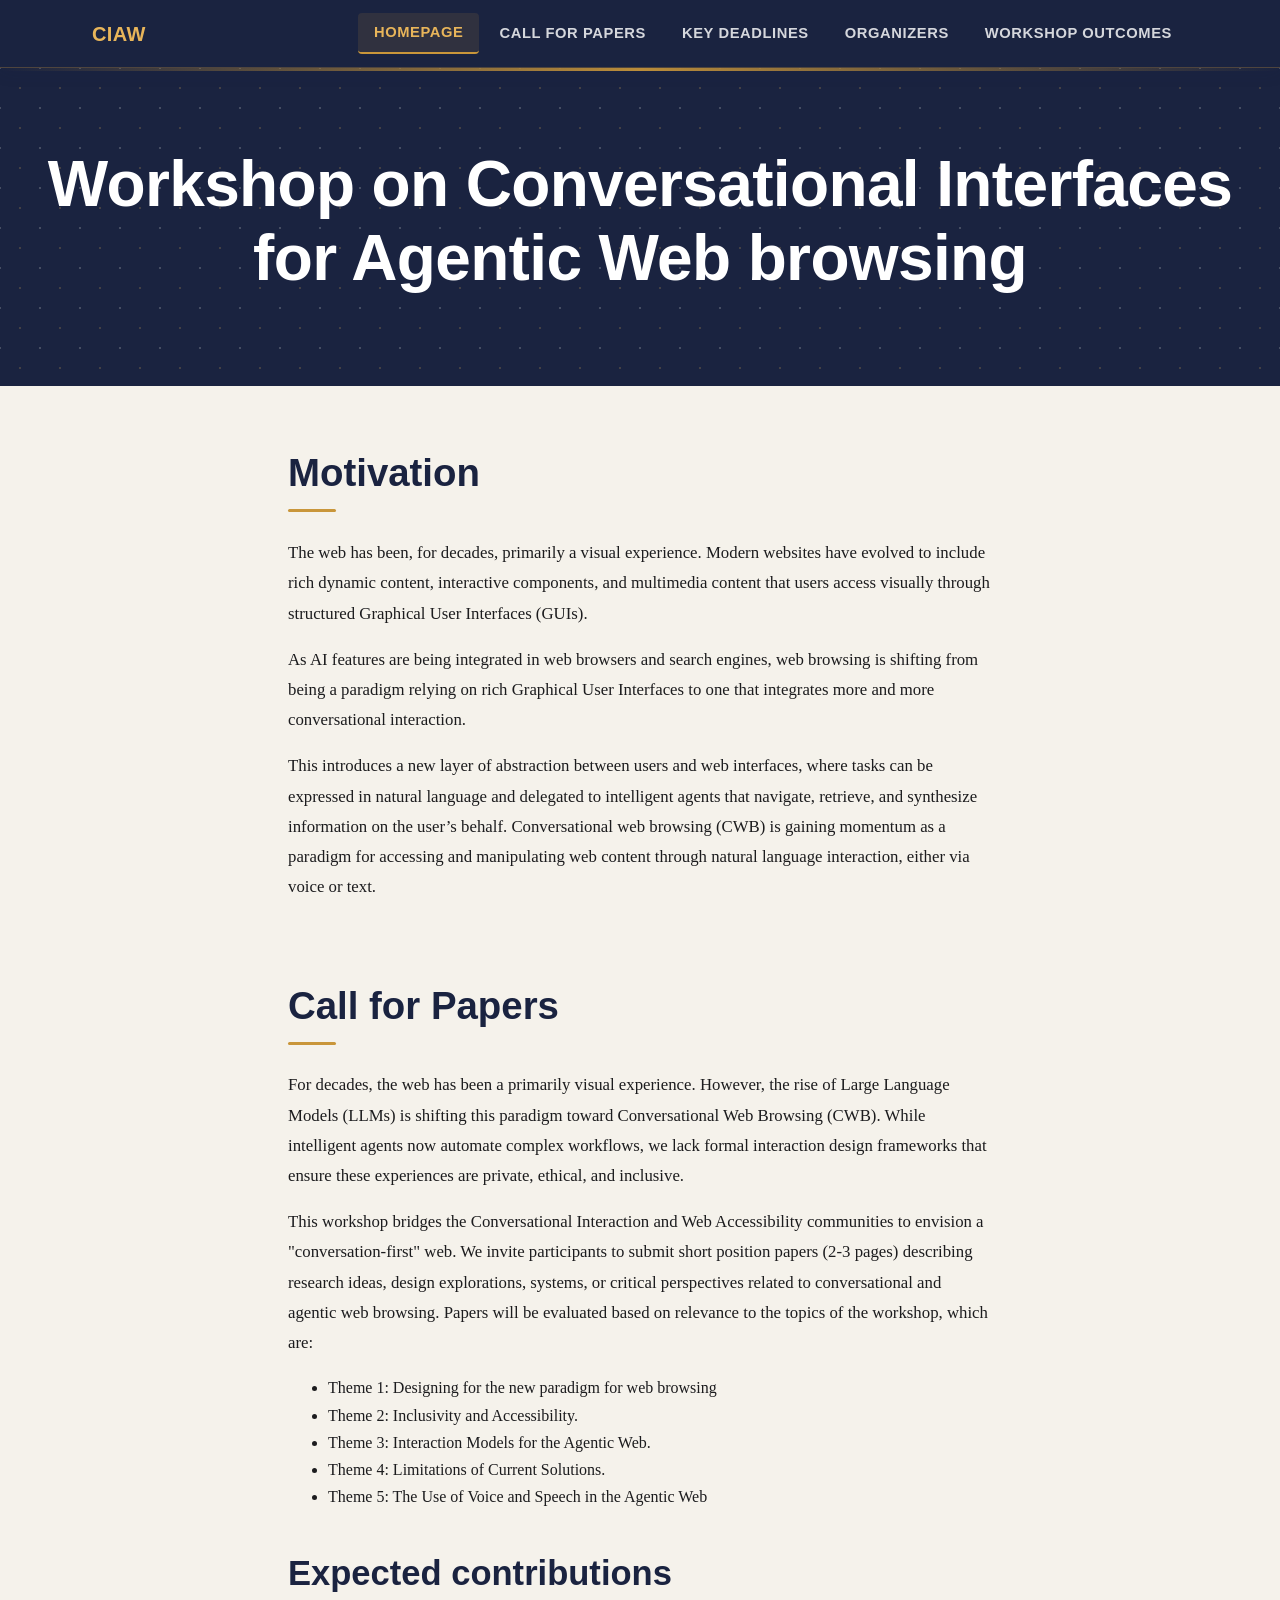
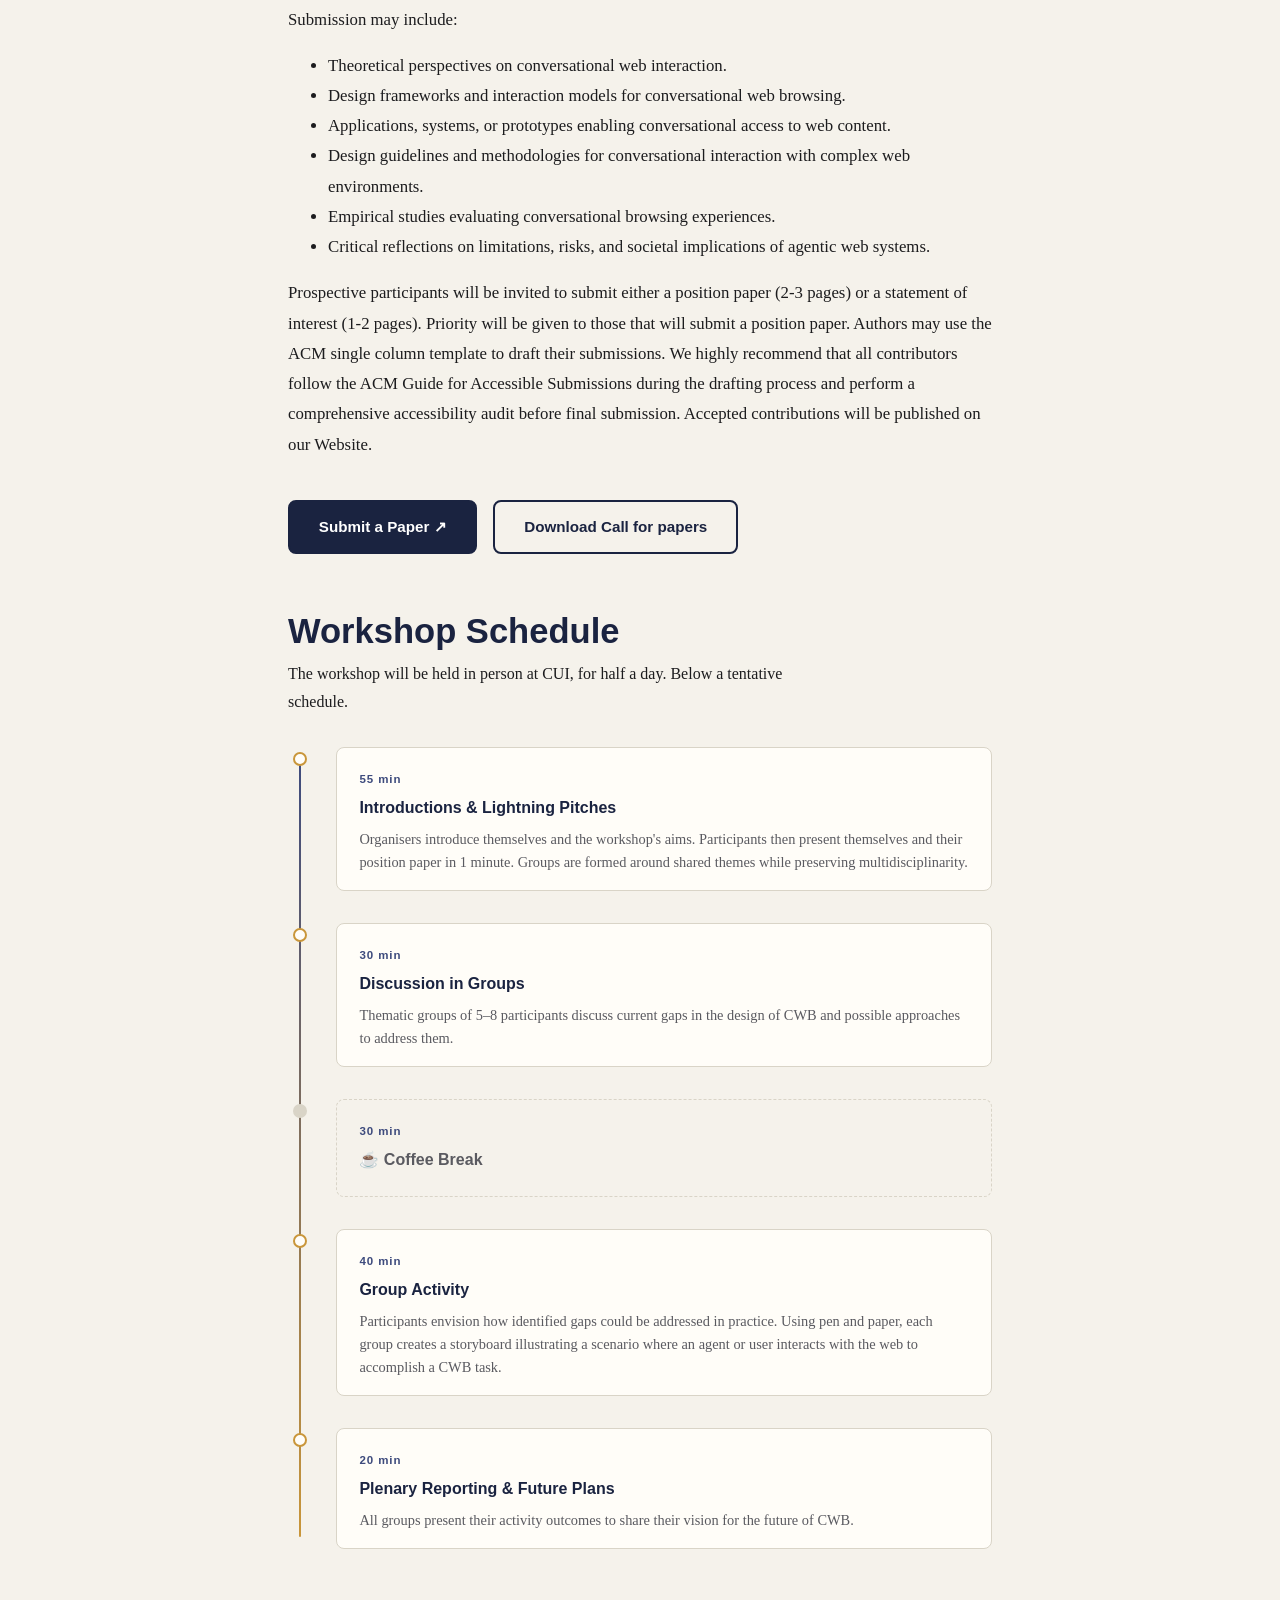
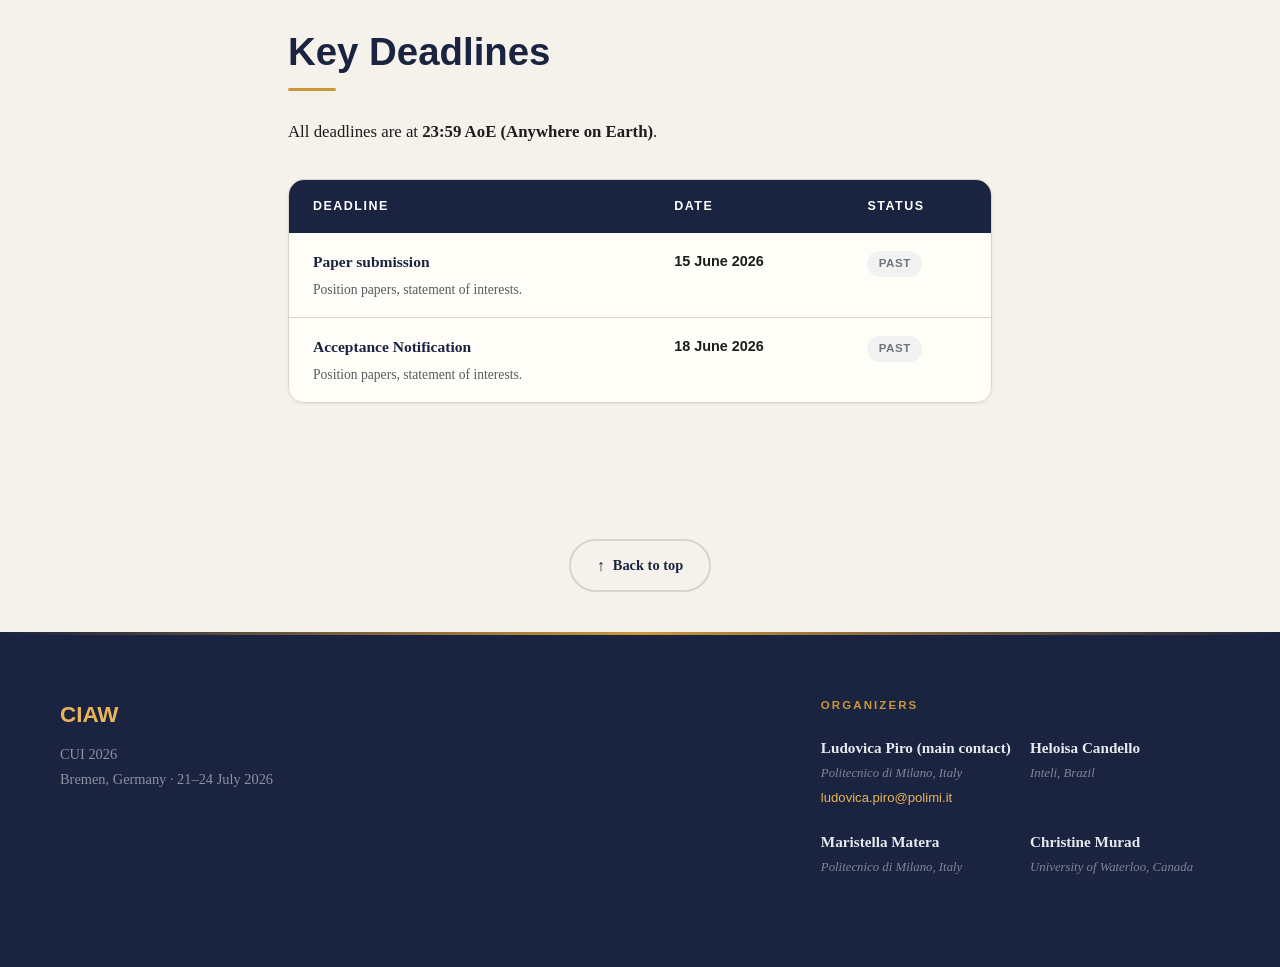
==== commit e2836206: "edited stylesheet to change main width, changed the link pointing to workshop outcomes" ====
--- a/index.html
+++ b/index.html
@@ -40,7 +40,7 @@
         <li><a href="#call-for-papers" data-section="call-for-papers">Call for papers</a></li>
         <li><a href="#key-deadlines" data-section="key-deadlines"> Key deadlines</a></li>
         <li><a href="organizers.html" data-page="organizers.html">Organizers</a></li>
-        <li><a href="procedings.html" data-page="procedings.html">Accepted papers</a></li>
+        <li><a href="workshop_outcomes.html" data-page="workshop_outcomes.html">Workshop outcomes</a></li>
       </ul>
 
     </div>
@@ -361,7 +361,7 @@
                 <p class="deadline-note">Position papers, statement of interests.</p>
               </td>
               <td class="deadline-date">15 June 2026</td>
-              <td><span class="badge badge-open">Extended</span></td>
+              <td><span class="badge badge-closed">past</span></td>
             </tr>
             <tr>
               <td>
@@ -369,7 +369,7 @@
                 <p class="deadline-note">Position papers, statement of interests.</p>
               </td>
               <td class="deadline-date">18 June 2026</td>
-              <td><span class="badge badge-upcoming">Extended</span></td>
+              <td><span class="badge badge-closed">past</span></td>
             </tr>
           </tbody>
         </table>
--- a/stylesheet.css
+++ b/stylesheet.css
@@ -285,7 +285,7 @@
 
     /* ─── Main Layout ───────────────────────────────────────────── */
     .site-main {
-      max-width: 1160px;
+      max-width: 96ch;
       margin: 0 auto;
       padding: 4rem 2rem 6rem;
       display: flex;
@@ -296,6 +296,8 @@
     /* ─── Section Shared Styles ─────────────────────────────────── */
     .content-section {
       scroll-margin-top: calc(var(--nav-height) + 1.5rem);
+      max-width: 96ch;
+      /* align-self: center; */
     }
 
     .section-label {
@@ -342,7 +344,7 @@
       font-size: 1.05rem;
       color: var(--clr-text);
       line-height: 1.8;
-      max-width: 80ch;
+      max-width: 96ch;
     }
 
     .section-body p + p {
@@ -456,6 +458,10 @@
       align-items: center;
       gap: 1rem;
       flex-wrap: wrap;
+    }
+
+    #download-slide-btn {
+      margin-bottom: 2.5rem;
     }
 
     .btn-primary {
@@ -616,6 +622,8 @@
       border-radius: var(--radius-lg);
       border: 1px solid var(--clr-border);
       box-shadow: var(--shadow-sm);
+      width: 100%;
+      align-self: stretch;
     }
 
     .deadlines-table {
@@ -769,6 +777,180 @@
     text-align: center;
   }
 }
+
+/* -------------- Workshop outcomes --------- */
+/* 1 — cursor signals images are clickable */
+.gallery-item img {
+  cursor: zoom-in;
+}
+
+/* .gallery-item:focus-visible {
+      outline: 3px solid var(--clr-focus);
+      outline-offset: 3px;
+    } */
+
+/* 2 — dark navy overlay */
+.lightbox {
+  display: none;
+  position: fixed;
+  inset: 0;
+  z-index: 500;
+  background: rgba(26, 35, 64, 0.93); /* --clr-navy at 93% */
+  backdrop-filter: blur(4px);
+  align-items: center;
+  justify-content: center;
+  padding: 1.5rem;
+}
+.lightbox.is-open { display: flex; animation: lb-fade-in 0.22s ease; }
+
+/* 3 — centred panel, arrows, caption, close button (see file for full block) */
+
+    .lightbox {
+      /* Hidden until JS adds .is-open */
+      display: none;
+      position: fixed;
+      inset: 0;
+      z-index: 500;
+      /* Dark navy overlay following site palette */
+      background: rgba(26, 35, 64, 0.93);
+      backdrop-filter: blur(4px);
+      -webkit-backdrop-filter: blur(4px);
+      /* Flex: centre the content panel */
+      align-items: center;
+      justify-content: center;
+      padding: 1.5rem;
+    }
+ 
+    .lightbox.is-open {
+      display: flex;
+      animation: lb-fade-in 0.22s ease;
+    }
+ 
+    @keyframes lb-fade-in {
+      from { opacity: 0; }
+      to   { opacity: 1; }
+    }
+ 
+    /* ── Content panel ─────────────────────────────────────────── */
+    .lightbox-panel {
+      position: relative;
+      display: flex;
+      align-items: center;
+      justify-content: center;
+      gap: 1.25rem;
+      width: 100%;
+      max-width: 1100px;
+    }
+ 
+    /* ── Centre column: image + caption ───────────────────────── */
+    .lightbox-centre {
+      display: flex;
+      flex-direction: column;
+      align-items: center;
+      gap: 1rem;
+      min-width: 0;
+      flex: 1;
+    }
+ 
+    .lightbox-img {
+      display: block;
+      max-width: 100%;
+      max-height: 80vh;
+      object-fit: contain;
+      border-radius: var(--radius-md);
+      box-shadow: var(--shadow-lg);
+      animation: lb-zoom-in 0.22s ease;
+    }
+ 
+    @keyframes lb-zoom-in {
+      from { transform: scale(0.95); opacity: 0; }
+      to   { transform: scale(1);    opacity: 1; }
+    }
+ 
+    .lightbox-caption {
+      font-family: var(--font-body);
+      font-size: 0.92rem;
+      color: rgba(255, 255, 255, 0.75);
+      text-align: center;
+      max-width: 60ch;
+      line-height: 1.55;
+    }
+ 
+    .lightbox-counter {
+      font-family: var(--font-mono);
+      font-size: 0.75rem;
+      letter-spacing: 0.1em;
+      color: var(--clr-gold);
+      margin-top: 0.1rem;
+    }
+ 
+    /* ── Prev / Next arrows ────────────────────────────────────── */
+    .lightbox-arrow {
+      flex-shrink: 0;
+      display: flex;
+      align-items: center;
+      justify-content: center;
+      width: 48px;
+      height: 48px;
+      background: var(--clr-navy);
+      border: 1.5px solid var(--clr-surface);
+      border-radius: 50%;
+      color: var(--clr-surface);
+      font-size: 1.25rem;
+      line-height: 1;
+      cursor: pointer;
+      text-decoration: none;
+      transition: background 0.2s, border-color 0.2s, color 0.2s, transform 0.15s;
+      user-select: none;
+    }
+ 
+    .lightbox-arrow:hover {
+      background: var(--clr-gold);
+      border-color: var(--clr-gold);
+      color: var(--clr-navy);
+      transform: scale(1.08);
+    }
+ 
+    .lightbox-arrow:focus-visible {
+      outline: 3px solid var(--clr-focus);
+      outline-offset: 3px;
+    }
+ 
+    /* ── Close button ──────────────────────────────────────────── */
+    .lightbox-close {
+      position: absolute;
+      top: -0.1rem;
+      right: 0rem;
+      /* On smaller screens sit at viewport top-right */
+      width: 48px;
+      height: 48px;
+      display: flex;
+      align-items: center;
+      justify-content: center;
+      background: var(--clr-navy);
+      border: 1.5px solid var(--clr-bg);
+      border-radius: 50%;
+      color: rgba(255, 255, 255, 0.75);
+      font-size: 1.1rem;
+      cursor: pointer;
+      text-decoration: none;
+      transition: background 0.2s, color 0.2s;
+      z-index: 10;
+    }
+ 
+    .lightbox-close:hover { background: var(--clr-gold); color: var(--clr-navy); border: var(--clr-gold); }
+    .lightbox-close:focus-visible { outline: 3px solid var(--clr-focus); outline-offset: 3px; }
+ 
+    /* ── Responsive ────────────────────────────────────────────── */
+    @media (max-width: 600px) {
+      .lightbox-arrow { width: 38px; height: 38px; font-size: 1rem; }
+      .lightbox-panel { gap: 0.75rem; }
+    }
+ 
+    @media print {
+      .lightbox { display: none !important; }
+    }
+
 
     /* ─── Footer ────────────────────────────────────────────────── */
     .site-footer {
